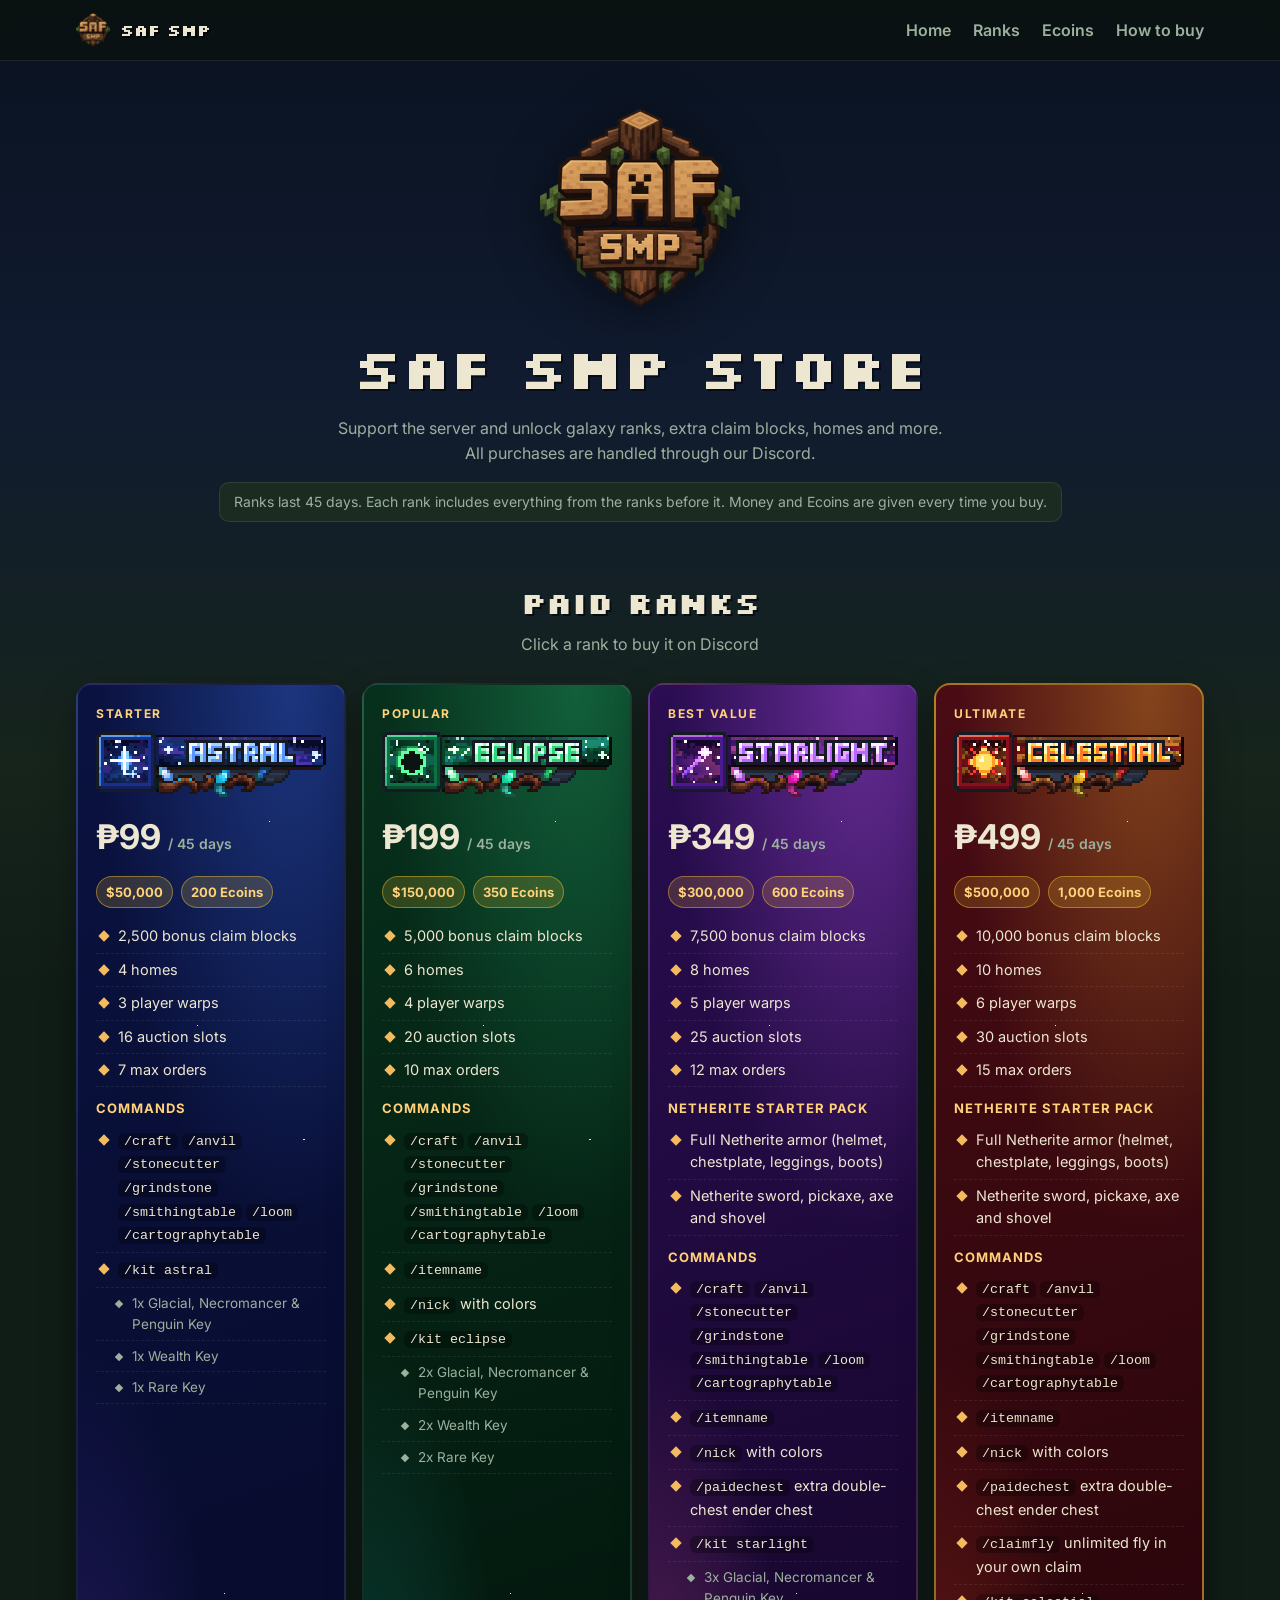
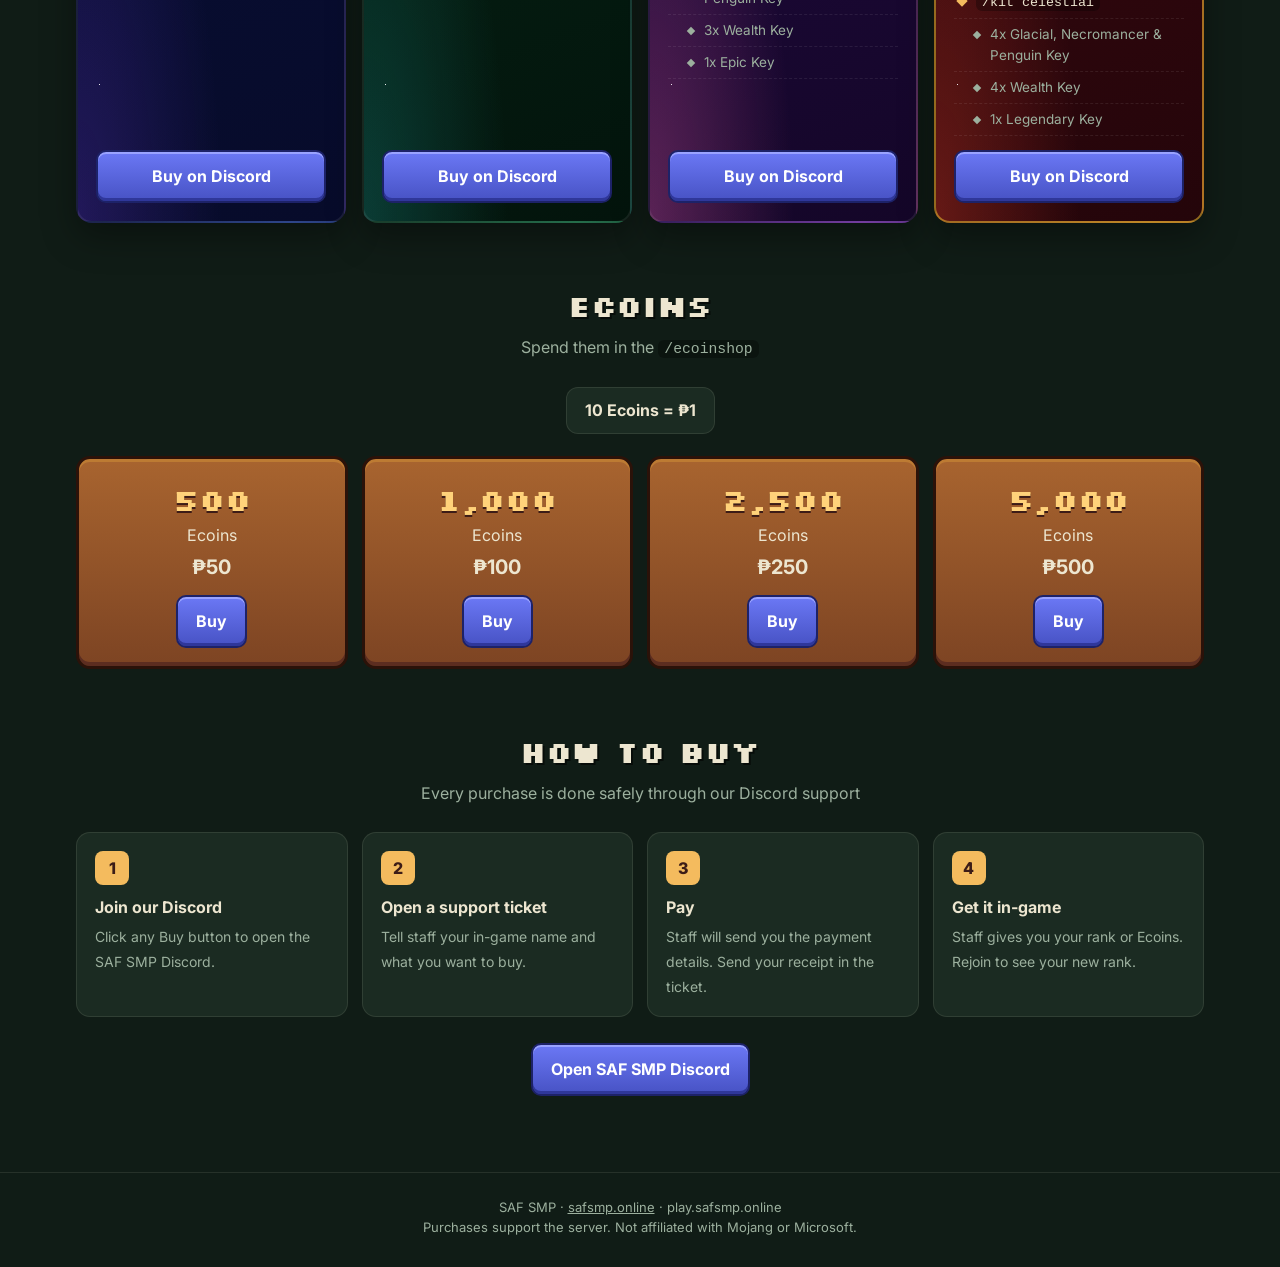
==== store.html @ cef6db2b "store.html" ====
<!DOCTYPE html>
<html lang="en">
<head>
<meta charset="UTF-8">
<meta name="viewport" content="width=device-width, initial-scale=1">
<title>SAF SMP Store</title>
<meta name="description" content="SAF SMP paid ranks and Ecoins. Buy through our Discord.">
<meta name="theme-color" content="#0B1526">
<link rel="preconnect" href="https://fonts.googleapis.com">
<link rel="preconnect" href="https://fonts.gstatic.com" crossorigin>
<link href="https://fonts.googleapis.com/css2?family=Silkscreen:wght@400;700&family=Inter:wght@400;600;700&display=swap" rel="stylesheet">
<style>
  /* ===== EDIT HERE: Discord link and prices are in the HTML below (search "EDIT") ===== */
  :root{
    --bg:#101C16; --bg2:#0C1712; --panel:#1B2B22; --line:rgba(237,230,208,.10);
    --text:#EDE6D0; --muted:#9CB09E; --gold:#F4BB5E; --gold2:#FFD27A;
    --wood:#915429; --wood-d:#5c2d20; --wood-hi:#bd7b33;
  }
  *{box-sizing:border-box}
  html{scroll-behavior:smooth}
  body{margin:0;background:var(--bg);color:var(--text);font:16px/1.55 Inter,system-ui,sans-serif;
       background-image:linear-gradient(180deg,#0A1220 0%,#101B30 380px,#16241C 760px,#101C16 1000px);}
  a{color:inherit}
  .wrap{max-width:1160px;margin:0 auto;padding:0 16px}
  .px{font-family:"Silkscreen",Inter,monospace;letter-spacing:-.01em;text-shadow:2px 2px 0 rgba(0,0,0,.55)}

  /* nav */
  nav{position:sticky;top:0;z-index:10;background:rgba(10,18,15,.82);backdrop-filter:blur(8px);border-bottom:1px solid var(--line)}
  nav .wrap{display:flex;align-items:center;justify-content:space-between;height:60px}
  nav .brand{white-space:nowrap;display:flex;align-items:center;gap:10px;text-decoration:none;font-weight:700}
  nav .brand img{width:34px;height:34px}
  nav .links a{margin-left:18px;text-decoration:none;color:var(--muted);font-weight:600}
  nav .links a:hover{color:var(--text)}

  /* hero */
  .hero{text-align:center;padding:48px 0 28px}
  .hero img{width:200px;max-width:55vw;filter:drop-shadow(0 10px 25px rgba(0,0,0,.5))}
  .hero h1{font-size:clamp(34px,6vw,56px);margin:10px 0 6px}
  .hero p{color:var(--muted);max-width:620px;margin:0 auto}
  .note{display:inline-block;margin-top:16px;padding:8px 14px;border-radius:10px;background:var(--panel);
        border:1px solid var(--line);color:var(--muted);font-size:14px}

  /* buttons */
  .btn{display:inline-flex;align-items:center;justify-content:center;gap:8px;padding:12px 18px;border-radius:10px;
       font-weight:700;text-decoration:none;border:2px solid #2b1209;color:#fff;
       background:linear-gradient(#a8642f,#7d4423);box-shadow:inset 0 2px 0 var(--wood-hi),inset 0 -3px 0 var(--wood-d);
       transition:transform .1s, filter .1s}
  .btn:hover{filter:brightness(1.12);transform:translateY(-1px);outline:2px solid var(--gold);outline-offset:1px}
  .btn.discord{background:linear-gradient(#6b78f5,#4752c4);box-shadow:inset 0 2px 0 #9aa3ff,inset 0 -3px 0 #2f379a;border-color:#1d2268}

  section{padding:30px 0}
  h2{font-size:30px;margin:0 0 6px;text-align:center}
  .sub{color:var(--muted);text-align:center;margin:0 0 26px}

  /* rank cards */
  .grid{display:grid;grid-template-columns:repeat(4,1fr);gap:16px}
  @media (max-width:1050px){.grid{grid-template-columns:repeat(2,1fr)}}
  @media (max-width:560px){.grid{grid-template-columns:1fr} nav .links a.hide-sm{display:none} nav .links a{margin-left:12px;font-size:14px}}
  .card{position:relative;border-radius:16px;padding:20px 18px 18px;overflow:hidden;border:2px solid rgba(255,255,255,.08);
        display:flex;flex-direction:column;box-shadow:0 14px 34px rgba(0,0,0,.35)}
  .card::before{content:"";position:absolute;inset:0;z-index:0;pointer-events:none;opacity:.9;
     background-image:
      radial-gradient(1.5px 1.5px at 12% 18%,#fff 50%,transparent 51%),
      radial-gradient(1px 1px at 72% 12%,#fff 50%,transparent 51%),
      radial-gradient(1.5px 1.5px at 85% 40%,#fff 50%,transparent 51%),
      radial-gradient(1px 1px at 30% 55%,#fff 50%,transparent 51%),
      radial-gradient(1px 1px at 55% 80%,#fff 50%,transparent 51%),
      radial-gradient(1.5px 1.5px at 8% 88%,#fff 50%,transparent 51%),
      radial-gradient(1px 1px at 92% 75%,#fff 50%,transparent 51%),
      radial-gradient(1px 1px at 45% 30%,#fff 50%,transparent 51%)}
  .card > *{position:relative;z-index:1}
  .astral{background:radial-gradient(120% 80% at 80% 0%,#3f7dff55,transparent 60%),radial-gradient(90% 70% at 0% 100%,#6a3bd644,transparent 60%),linear-gradient(160deg,#0a1240,#070b2a)}
  .eclipse{background:radial-gradient(120% 80% at 80% 0%,#28c27a55,transparent 60%),radial-gradient(90% 70% at 0% 100%,#1ea3a044,transparent 60%),linear-gradient(160deg,#07301c,#03140c)}
  .starlight{background:radial-gradient(120% 80% at 80% 0%,#c45cff66,transparent 60%),radial-gradient(90% 70% at 0% 100%,#e05aa855,transparent 60%),linear-gradient(160deg,#2a0d52,#140628)}
  .celestial{background:radial-gradient(120% 80% at 80% 0%,#ffb72e55,transparent 60%),radial-gradient(90% 70% at 0% 100%,#e0402a55,transparent 60%),linear-gradient(160deg,#4a0b14,#24050a);
             border-color:#f2c23088}
  .tagline{font-size:12px;font-weight:700;letter-spacing:1.5px;text-transform:uppercase;color:var(--gold2);margin-bottom:6px}
  .badge{width:100%;max-width:252px;image-rendering:pixelated;display:block;margin:2px 0 12px}
  .price{font-size:34px;font-weight:700;margin:2px 0 2px}
  .price small{font-size:14px;color:var(--muted);font-weight:600}
  .bonus{display:flex;gap:8px;flex-wrap:wrap;margin:10px 0 12px}
  .chip{font-size:13px;font-weight:700;padding:5px 9px;border-radius:999px;background:rgba(255,255,255,.1);border:1px solid rgba(255,255,255,.15)}
  .chip.gold{background:rgba(242,194,48,.18);border-color:rgba(242,194,48,.45);color:var(--gold2)}
  ul{list-style:none;padding:0;margin:0 0 14px;flex:1}
  li{padding:5px 0 5px 22px;position:relative;font-size:14.5px;border-bottom:1px dashed rgba(255,255,255,.08)}
  li::before{content:"";position:absolute;left:4px;top:12px;width:8px;height:8px;transform:rotate(45deg);background:var(--gold)}
  li.head{padding-left:0;color:var(--gold2);font-weight:700;font-size:13px;letter-spacing:1px;text-transform:uppercase;border:0;margin-top:6px}
  li.head::before{display:none}
  li.key{padding-left:36px;color:var(--muted);font-size:13.5px}
  li.key::before{left:20px;width:6px;height:6px;top:13px;background:var(--muted)}
  code{font-family:ui-monospace,Consolas,monospace;font-size:.92em;background:rgba(0,0,0,.3);padding:1px 6px;border-radius:6px}
  .card .btn{width:100%}

  /* ecoins */
  .packs{display:grid;grid-template-columns:repeat(4,1fr);gap:14px}
  @media (max-width:800px){.packs{grid-template-columns:repeat(2,1fr)}}
  .pack{background:linear-gradient(#a8642f,#7d4423);border:3px solid #2b1209;border-radius:14px;padding:18px;text-align:center;
        box-shadow:inset 0 3px 0 var(--wood-hi),inset 0 -4px 0 var(--wood-d)}
  .pack .amt{font-size:30px;font-weight:700;color:var(--gold2);text-shadow:0 2px 0 #3c1c17}
  .pack .peso{font-size:20px;font-weight:700;margin:4px 0 12px}
  .rate{display:block;width:max-content;max-width:100%;margin:0 auto 22px;padding:10px 18px;border-radius:12px;background:var(--panel);
        border:1px solid var(--line);font-weight:700}

  /* steps */
  .steps{display:grid;grid-template-columns:repeat(4,1fr);gap:14px;counter-reset:s}
  @media (max-width:800px){.steps{grid-template-columns:repeat(2,1fr)}}
  @media (max-width:480px){.steps,.packs{grid-template-columns:1fr}}
  .step{background:var(--panel);border:1px solid var(--line);border-radius:14px;padding:18px}
  .step::before{counter-increment:s;content:counter(s);display:inline-grid;place-items:center;width:34px;height:34px;border-radius:8px;
        background:var(--gold);color:#3c1c17;font-weight:800;margin-bottom:10px}
  .step b{display:block;margin-bottom:4px}
  .step span{color:var(--muted);font-size:14px}

  footer{border-top:1px solid var(--line);margin-top:30px;padding:24px 0 40px;text-align:center;color:var(--muted);font-size:13px}
</style>
</head>
<body>

<nav>
  <div class="wrap">
    <a class="brand px" href="/"><img src="[data-uri]" alt="">SAF SMP</a>
    <div class="links">
      <a href="/" class="hide-sm">Home</a>
      <a href="#ranks">Ranks</a>
      <a href="#ecoins">Ecoins</a>
      <a href="#how">How to buy</a>
    </div>
  </div>
</nav>

<header class="hero wrap">
  <img src="[data-uri]" alt="SAF SMP logo">
  <h1 class="px">SAF SMP Store</h1>
  <p>Support the server and unlock galaxy ranks, extra claim blocks, homes and more. All purchases are handled through our Discord.</p>
  <span class="note">Ranks last 45 days. Each rank includes everything from the ranks before it. Money and Ecoins are given every time you buy.</span>
</header>

<!-- ======================= RANKS ======================= -->
<section id="ranks">
  <div class="wrap">
    <h2 class="px">Paid Ranks</h2>
    <p class="sub">Click a rank to buy it on Discord</p>
    <div class="grid">

      <!-- ASTRAL -->
      <div class="card astral">
        <div class="tagline">Starter</div>
        <img class="badge" src="[data-uri]" alt="Astral">
        <div class="price">&#8369;99 <small>/ 45 days</small></div><!-- EDIT price -->
        <div class="bonus"><span class="chip gold">$50,000</span><span class="chip gold">200 Ecoins</span></div>
        <ul>
          <li>2,500 bonus claim blocks</li>
          <li>4 homes</li>
          <li>3 player warps</li>
          <li>16 auction slots</li>
          <li>7 max orders</li>
          <li class="head">Commands</li>
          <li><code>/craft</code> <code>/anvil</code> <code>/stonecutter</code> <code>/grindstone</code> <code>/smithingtable</code> <code>/loom</code> <code>/cartographytable</code></li>
          <li><code>/kit astral</code></li>
          <li class="key">1x Glacial, Necromancer &amp; Penguin Key</li>
          <li class="key">1x Wealth Key</li>
          <li class="key">1x Rare Key</li>
        </ul>
        <a class="btn discord" href="https://discord.gg/DzztgFdqKV" target="_blank" rel="noopener">Buy on Discord</a>
      </div>

      <!-- ECLIPSE -->
      <div class="card eclipse">
        <div class="tagline">Popular</div>
        <img class="badge" src="[data-uri]" alt="Eclipse">
        <div class="price">&#8369;199 <small>/ 45 days</small></div><!-- EDIT price -->
        <div class="bonus"><span class="chip gold">$150,000</span><span class="chip gold">350 Ecoins</span></div>
        <ul>
          <li>5,000 bonus claim blocks</li>
          <li>6 homes</li>
          <li>4 player warps</li>
          <li>20 auction slots</li>
          <li>10 max orders</li>
          <li class="head">Commands</li>
          <li><code>/craft</code> <code>/anvil</code> <code>/stonecutter</code> <code>/grindstone</code> <code>/smithingtable</code> <code>/loom</code> <code>/cartographytable</code></li>
          <li><code>/itemname</code></li>
          <li><code>/nick</code> with colors</li>
          <li><code>/kit eclipse</code></li>
          <li class="key">2x Glacial, Necromancer &amp; Penguin Key</li>
          <li class="key">2x Wealth Key</li>
          <li class="key">2x Rare Key</li>
        </ul>
        <a class="btn discord" href="https://discord.gg/DzztgFdqKV" target="_blank" rel="noopener">Buy on Discord</a>
      </div>

      <!-- STARLIGHT -->
      <div class="card starlight">
        <div class="tagline">Best value</div>
        <img class="badge" src="[data-uri]" alt="Starlight">
        <div class="price">&#8369;349 <small>/ 45 days</small></div><!-- EDIT price -->
        <div class="bonus"><span class="chip gold">$300,000</span><span class="chip gold">600 Ecoins</span></div>
        <ul>
          <li>7,500 bonus claim blocks</li>
          <li>8 homes</li>
          <li>5 player warps</li>
          <li>25 auction slots</li>
          <li>12 max orders</li>
          <li class="head">Netherite Starter Pack</li>
          <li>Full Netherite armor (helmet, chestplate, leggings, boots)</li>
          <li>Netherite sword, pickaxe, axe and shovel</li>
          <li class="head">Commands</li>
          <li><code>/craft</code> <code>/anvil</code> <code>/stonecutter</code> <code>/grindstone</code> <code>/smithingtable</code> <code>/loom</code> <code>/cartographytable</code></li>
          <li><code>/itemname</code></li>
          <li><code>/nick</code> with colors</li>
          <li><code>/paidechest</code> extra double-chest ender chest</li>
          <li><code>/kit starlight</code></li>
          <li class="key">3x Glacial, Necromancer &amp; Penguin Key</li>
          <li class="key">3x Wealth Key</li>
          <li class="key">1x Epic Key</li>
        </ul>
        <a class="btn discord" href="https://discord.gg/DzztgFdqKV" target="_blank" rel="noopener">Buy on Discord</a>
      </div>

      <!-- CELESTIAL -->
      <div class="card celestial">
        <div class="tagline">Ultimate</div>
        <img class="badge" src="[data-uri]" alt="Celestial">
        <div class="price">&#8369;499 <small>/ 45 days</small></div><!-- EDIT price -->
        <div class="bonus"><span class="chip gold">$500,000</span><span class="chip gold">1,000 Ecoins</span></div>
        <ul>
          <li>10,000 bonus claim blocks</li>
          <li>10 homes</li>
          <li>6 player warps</li>
          <li>30 auction slots</li>
          <li>15 max orders</li>
          <li class="head">Netherite Starter Pack</li>
          <li>Full Netherite armor (helmet, chestplate, leggings, boots)</li>
          <li>Netherite sword, pickaxe, axe and shovel</li>
          <li class="head">Commands</li>
          <li><code>/craft</code> <code>/anvil</code> <code>/stonecutter</code> <code>/grindstone</code> <code>/smithingtable</code> <code>/loom</code> <code>/cartographytable</code></li>
          <li><code>/itemname</code></li>
          <li><code>/nick</code> with colors</li>
          <li><code>/paidechest</code> extra double-chest ender chest</li>
          <li><code>/claimfly</code> unlimited fly in your own claim</li>
          <li><code>/kit celestial</code></li>
          <li class="key">4x Glacial, Necromancer &amp; Penguin Key</li>
          <li class="key">4x Wealth Key</li>
          <li class="key">1x Legendary Key</li>
        </ul>
        <a class="btn discord" href="https://discord.gg/DzztgFdqKV" target="_blank" rel="noopener">Buy on Discord</a>
      </div>

    </div>
  </div>
</section>

<!-- ======================= ECOINS ======================= -->
<section id="ecoins">
  <div class="wrap">
    <h2 class="px">Ecoins</h2>
    <p class="sub">Spend them in the <code>/ecoinshop</code></p>
    <span class="rate">10 Ecoins = &#8369;1</span>
    <div class="packs">
      <div class="pack"><div class="amt px">500</div><div>Ecoins</div><div class="peso">&#8369;50</div><a class="btn discord" href="https://discord.gg/DzztgFdqKV" target="_blank" rel="noopener">Buy</a></div>
      <div class="pack"><div class="amt px">1,000</div><div>Ecoins</div><div class="peso">&#8369;100</div><a class="btn discord" href="https://discord.gg/DzztgFdqKV" target="_blank" rel="noopener">Buy</a></div>
      <div class="pack"><div class="amt px">2,500</div><div>Ecoins</div><div class="peso">&#8369;250</div><a class="btn discord" href="https://discord.gg/DzztgFdqKV" target="_blank" rel="noopener">Buy</a></div>
      <div class="pack"><div class="amt px">5,000</div><div>Ecoins</div><div class="peso">&#8369;500</div><a class="btn discord" href="https://discord.gg/DzztgFdqKV" target="_blank" rel="noopener">Buy</a></div>
    </div>
  </div>
</section>

<!-- ======================= HOW TO BUY ======================= -->
<section id="how">
  <div class="wrap">
    <h2 class="px">How to buy</h2>
    <p class="sub">Every purchase is done safely through our Discord support</p>
    <div class="steps">
      <div class="step"><b>Join our Discord</b><span>Click any Buy button to open the SAF SMP Discord.</span></div>
      <div class="step"><b>Open a support ticket</b><span>Tell staff your in-game name and what you want to buy.</span></div>
      <div class="step"><b>Pay</b><span>Staff will send you the payment details. Send your receipt in the ticket.</span></div>
      <div class="step"><b>Get it in-game</b><span>Staff gives you your rank or Ecoins. Rejoin to see your new rank.</span></div>
    </div>
    <p style="text-align:center;margin-top:26px"><a class="btn discord" href="https://discord.gg/DzztgFdqKV" target="_blank" rel="noopener">Open SAF SMP Discord</a></p>
  </div>
</section>

<footer>
  <div class="wrap">
    SAF SMP &middot; <a href="/">safsmp.online</a> &middot; play.safsmp.online<br>
    Purchases support the server. Not affiliated with Mojang or Microsoft.
  </div>
</footer>
</body>
</html>
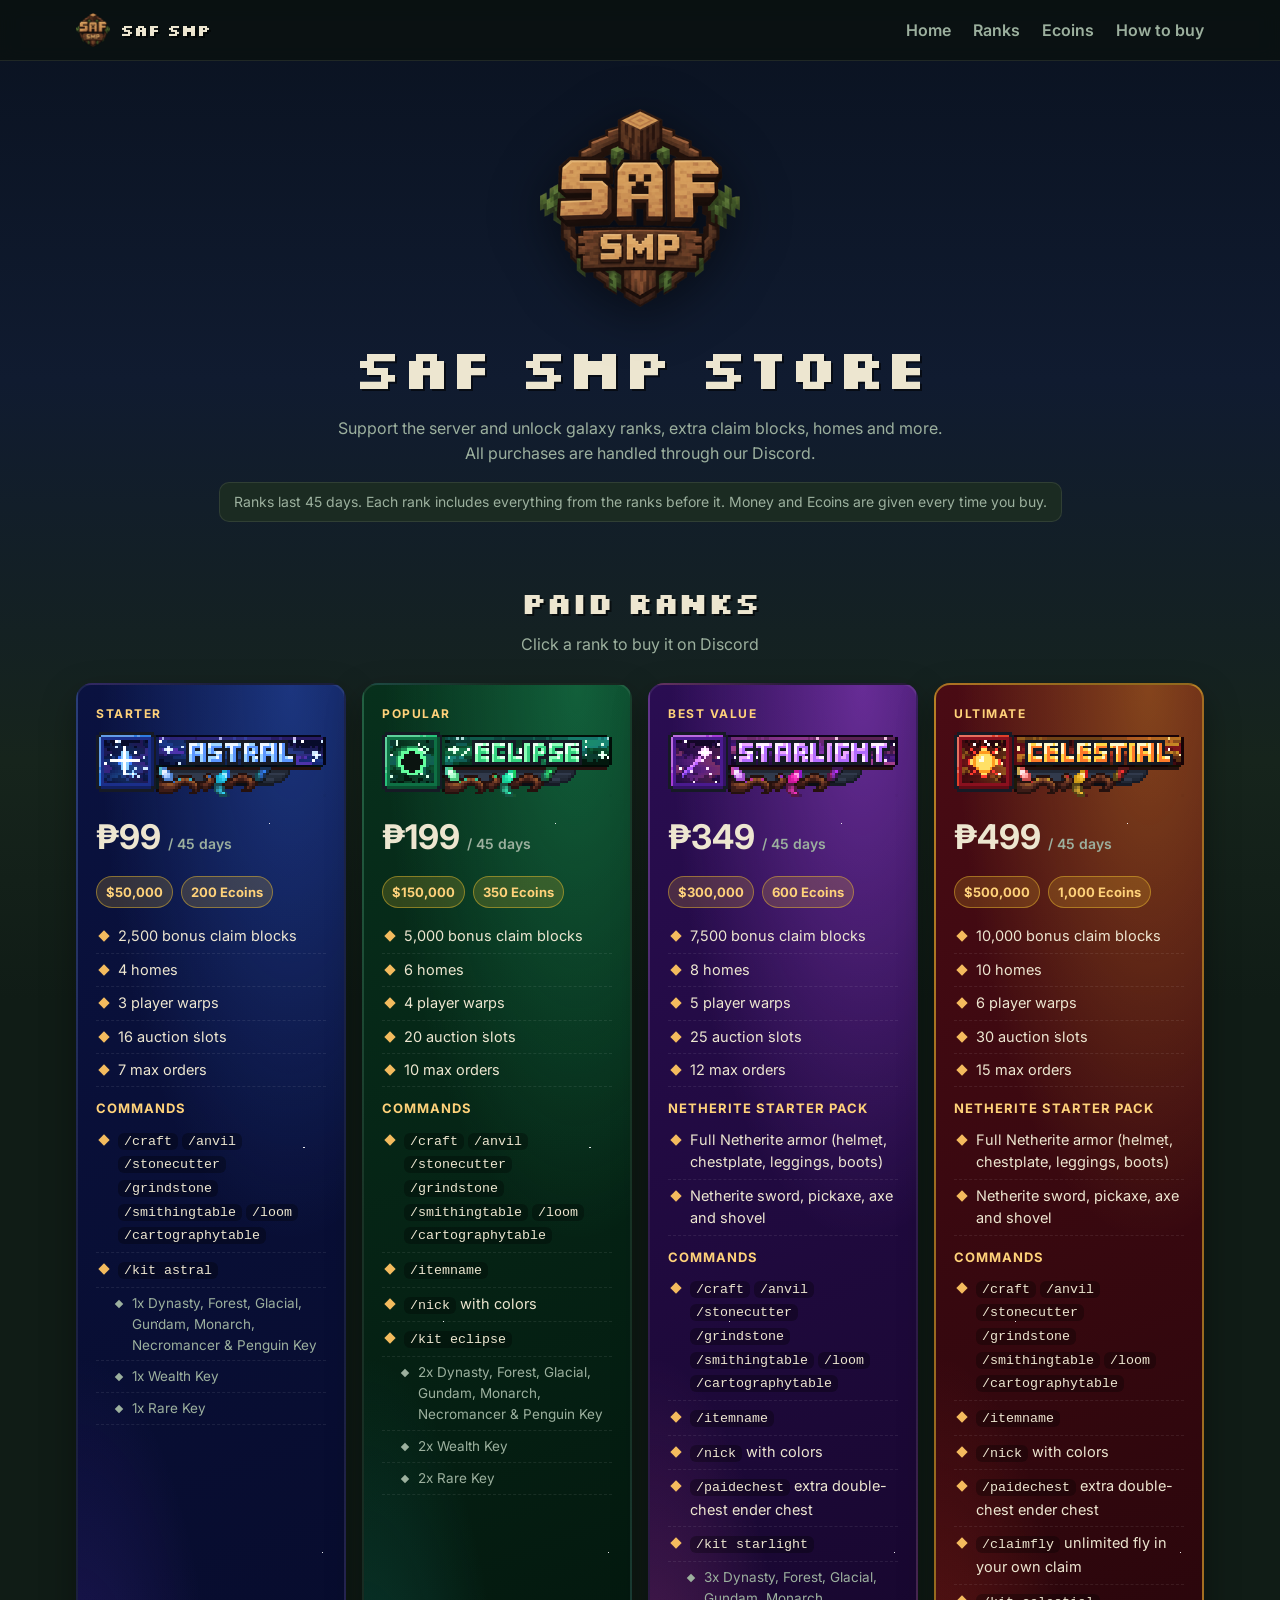
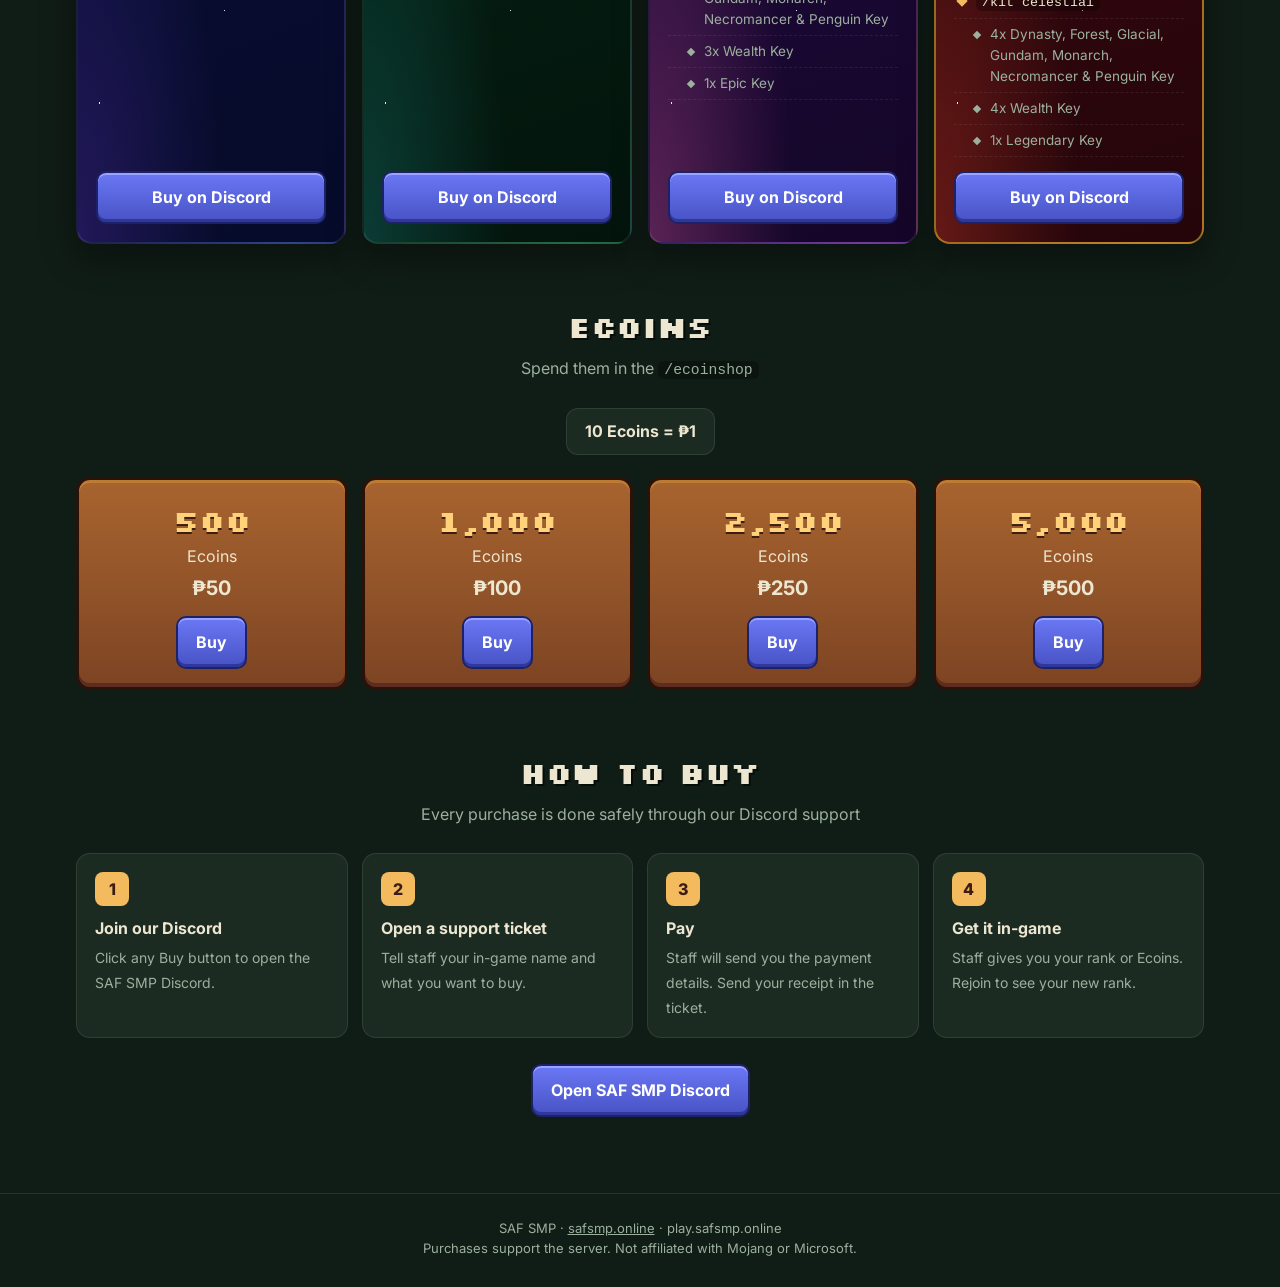
==== commit 486b2575: "Store: list the real crate keys for each rank Deino, Sugarheart and Imperial Ronin keys no longer ex" ====
--- a/store.html
+++ b/store.html
@@ -157,7 +157,7 @@
           <li class="head">Commands</li>
           <li><code>/craft</code> <code>/anvil</code> <code>/stonecutter</code> <code>/grindstone</code> <code>/smithingtable</code> <code>/loom</code> <code>/cartographytable</code></li>
           <li><code>/kit astral</code></li>
-          <li class="key">1x Glacial, Necromancer &amp; Penguin Key</li>
+          <li class="key">1x Dynasty, Forest, Glacial, Gundam, Monarch, Necromancer &amp; Penguin Key</li>
           <li class="key">1x Wealth Key</li>
           <li class="key">1x Rare Key</li>
         </ul>
@@ -181,7 +181,7 @@
           <li><code>/itemname</code></li>
           <li><code>/nick</code> with colors</li>
           <li><code>/kit eclipse</code></li>
-          <li class="key">2x Glacial, Necromancer &amp; Penguin Key</li>
+          <li class="key">2x Dynasty, Forest, Glacial, Gundam, Monarch, Necromancer &amp; Penguin Key</li>
           <li class="key">2x Wealth Key</li>
           <li class="key">2x Rare Key</li>
         </ul>
@@ -209,7 +209,7 @@
           <li><code>/nick</code> with colors</li>
           <li><code>/paidechest</code> extra double-chest ender chest</li>
           <li><code>/kit starlight</code></li>
-          <li class="key">3x Glacial, Necromancer &amp; Penguin Key</li>
+          <li class="key">3x Dynasty, Forest, Glacial, Gundam, Monarch, Necromancer &amp; Penguin Key</li>
           <li class="key">3x Wealth Key</li>
           <li class="key">1x Epic Key</li>
         </ul>
@@ -238,7 +238,7 @@
           <li><code>/paidechest</code> extra double-chest ender chest</li>
           <li><code>/claimfly</code> unlimited fly in your own claim</li>
           <li><code>/kit celestial</code></li>
-          <li class="key">4x Glacial, Necromancer &amp; Penguin Key</li>
+          <li class="key">4x Dynasty, Forest, Glacial, Gundam, Monarch, Necromancer &amp; Penguin Key</li>
           <li class="key">4x Wealth Key</li>
           <li class="key">1x Legendary Key</li>
         </ul>
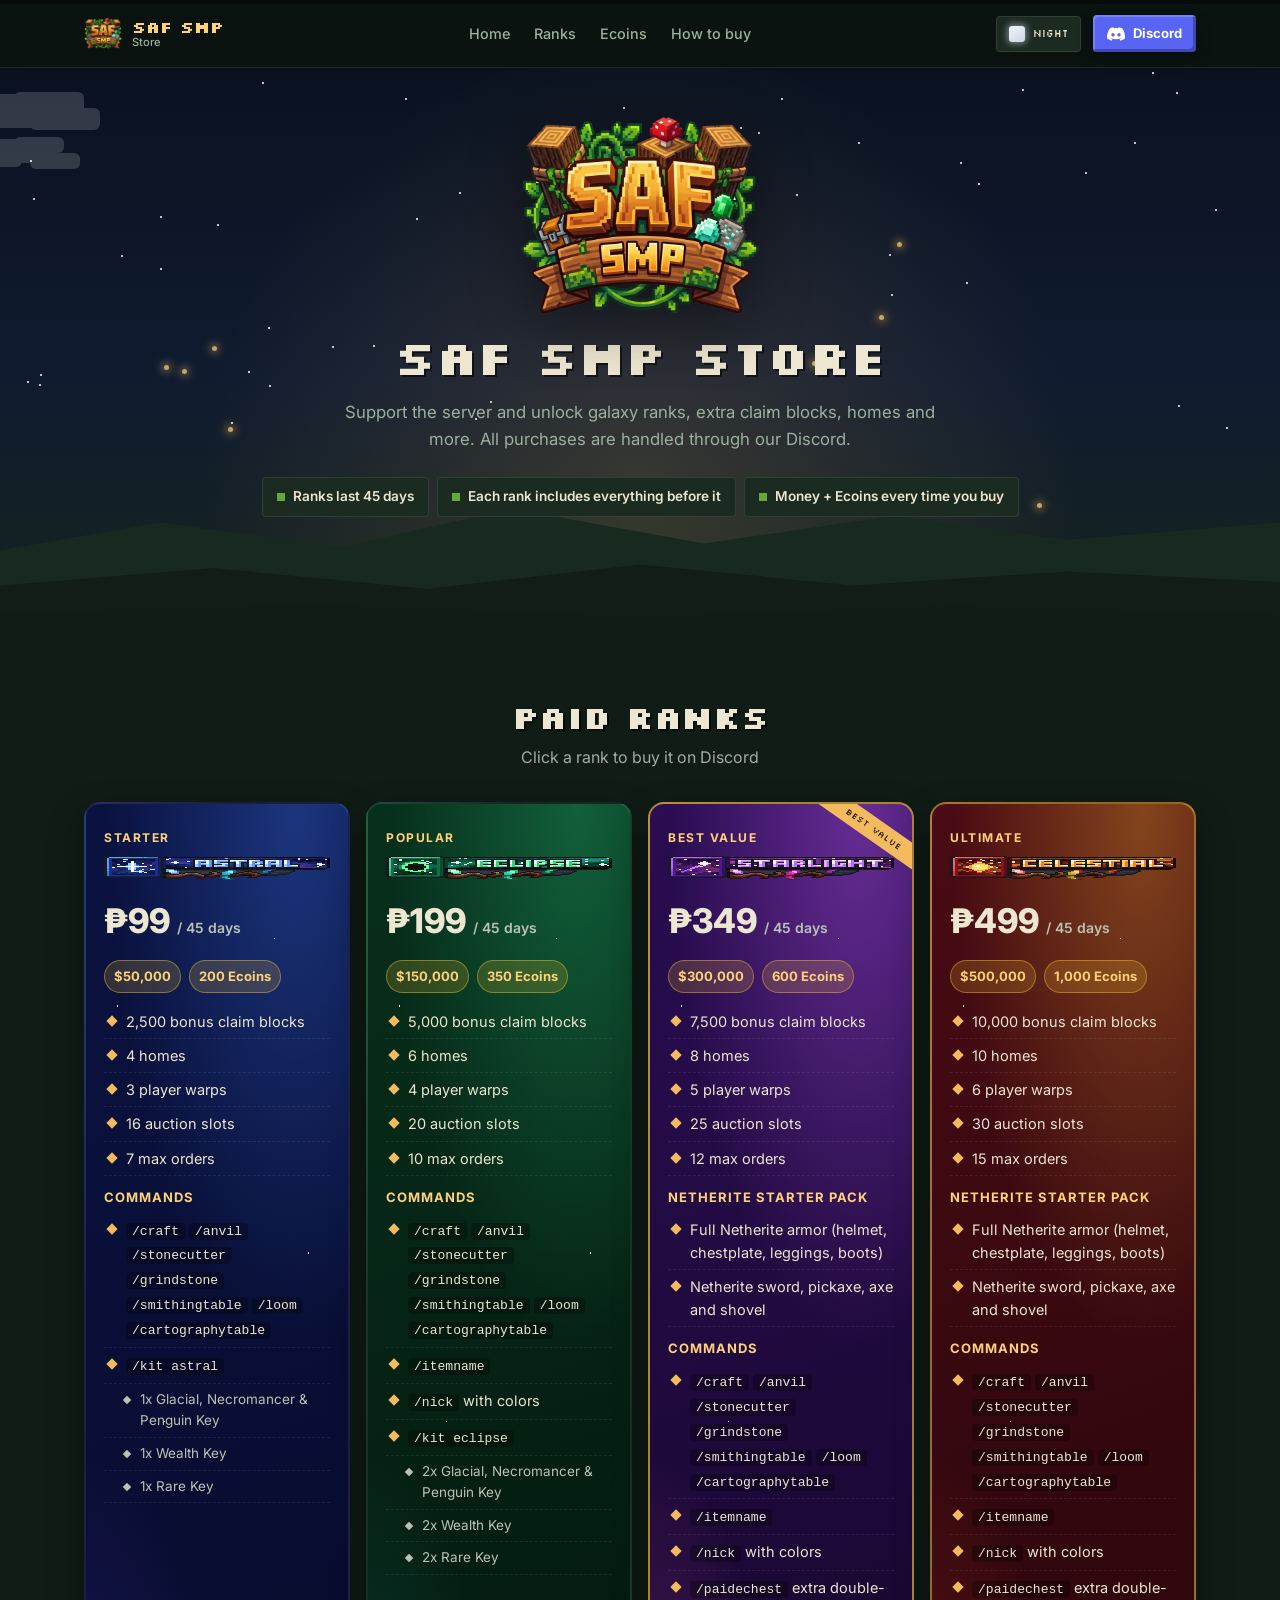
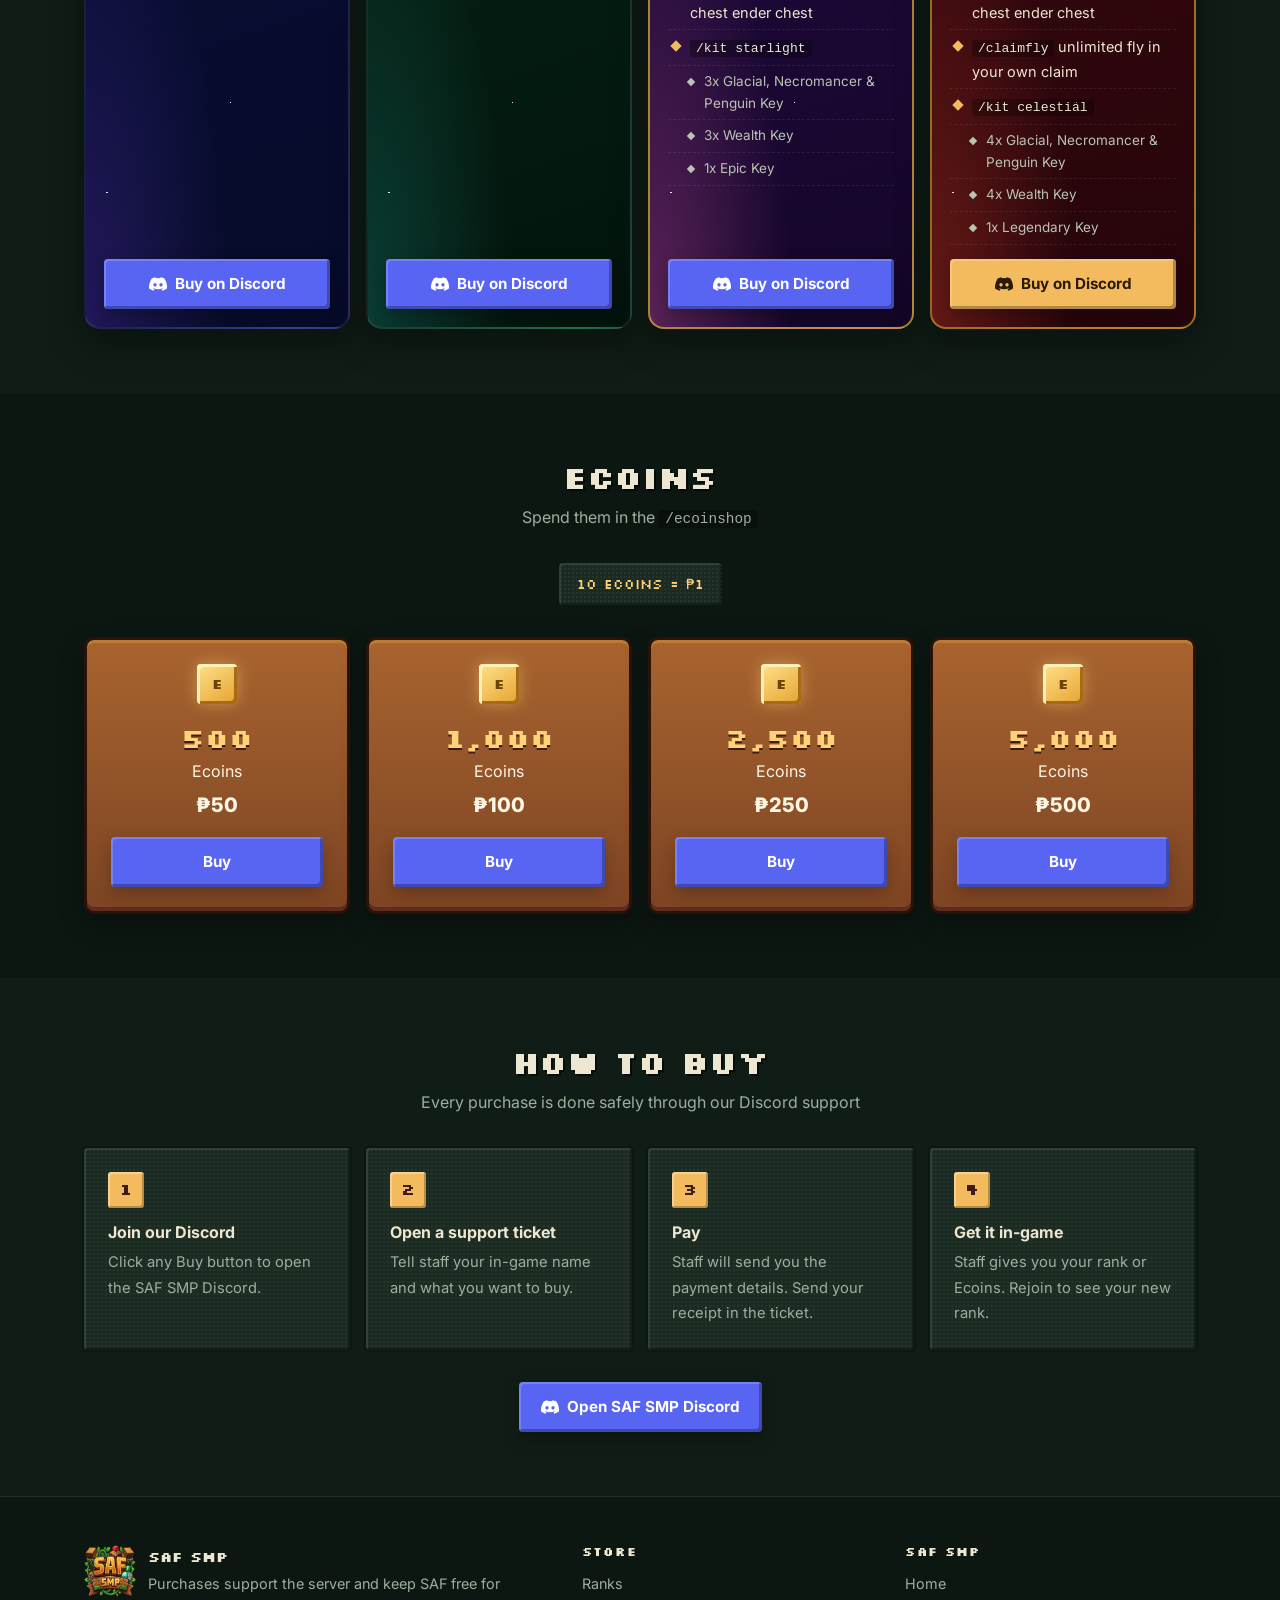
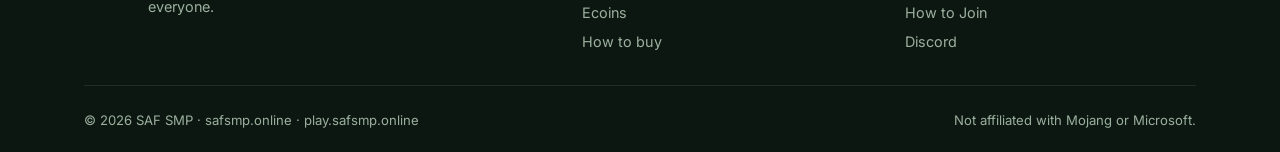
==== commit a8081883: "Revamp site: new logo, shared design system, click animations, fixed status check - Add new SAF SMP " ====
--- a/store.html
+++ b/store.html
@@ -1,63 +1,49 @@
 <!DOCTYPE html>
-<html lang="en">
+<html lang="en" data-theme="night" class="no-js">
 <head>
 <meta charset="UTF-8">
 <meta name="viewport" content="width=device-width, initial-scale=1">
-<title>SAF SMP Store</title>
+<title>Store — SAF SMP</title>
 <meta name="description" content="SAF SMP paid ranks and Ecoins. Buy through our Discord.">
-<meta name="theme-color" content="#0B1526">
+<meta property="og:title" content="SAF SMP Store">
+<meta property="og:description" content="Galaxy ranks, extra claim blocks, homes and Ecoins. Every purchase supports the server.">
+<meta property="og:type" content="website">
+<meta property="og:url" content="https://safsmp.online/store">
+<meta property="og:image" content="https://safsmp.online/assets/img/og.jpg">
+<meta name="twitter:card" content="summary_large_image">
+<meta name="theme-color" content="#0B1526" id="metaTheme">
+<link rel="icon" type="image/png" href="/assets/img/favicon.png">
+<link rel="apple-touch-icon" href="/assets/img/apple-touch-icon.png">
 <link rel="preconnect" href="https://fonts.googleapis.com">
 <link rel="preconnect" href="https://fonts.gstatic.com" crossorigin>
-<link href="https://fonts.googleapis.com/css2?family=Silkscreen:wght@400;700&family=Inter:wght@400;600;700&display=swap" rel="stylesheet">
+<link href="https://fonts.googleapis.com/css2?family=Silkscreen:wght@400;700&family=Inter:wght@400;500;600;700;800&display=swap" rel="stylesheet">
+<link rel="stylesheet" href="/assets/site.css">
 <style>
   /* ===== EDIT HERE: Discord link and prices are in the HTML below (search "EDIT") ===== */
-  :root{
-    --bg:#101C16; --bg2:#0C1712; --panel:#1B2B22; --line:rgba(237,230,208,.10);
-    --text:#EDE6D0; --muted:#9CB09E; --gold:#F4BB5E; --gold2:#FFD27A;
-    --wood:#915429; --wood-d:#5c2d20; --wood-hi:#bd7b33;
+
+  .store-hero{ position:relative; overflow:hidden; text-align:center; padding:var(--space-7) 0 calc(var(--space-9) + 20px); }
+  .store-hero__inner{ position:relative; z-index:2; }
+  .store-hero__logo{ width:240px; max-width:60vw; margin:0 auto var(--space-3); cursor:pointer; filter:drop-shadow(0 16px 30px rgba(0,0,0,.45)); }
+  .store-hero h1{ font-size:clamp(1.9rem,5vw,3rem); margin-bottom:var(--space-3); }
+  .store-hero p{ color:var(--color-text-muted); max-width:620px; margin:0 auto; font-size:1.05rem; }
+  .note-chips{ display:flex; flex-wrap:wrap; gap:var(--space-2); justify-content:center; margin-top:var(--space-5); }
+  .note-chip{ display:inline-flex; align-items:center; gap:8px; padding:8px 14px; border-radius:var(--radius-sm); background:var(--color-surface); border:1px solid var(--color-border); color:var(--color-text); font-size:.85rem; font-weight:600; }
+  .note-chip::before{ content:""; width:8px; height:8px; background:var(--grass); }
+
+  .store-section{ padding:var(--space-8) 0; }
+  .store-section h2{ font-size:clamp(1.4rem,3vw,2rem); text-align:center; margin-bottom:var(--space-2); }
+  .store-section .sub{ color:var(--color-text-muted); text-align:center; margin:0 0 var(--space-6); }
+
+  /* rank cards (keep their own space-themed colours in both themes) */
+  .grid{ display:grid; grid-template-columns:repeat(4,1fr); gap:var(--space-4); align-items:stretch; }
+  @media (max-width:1050px){ .grid{ grid-template-columns:repeat(2,1fr); } }
+  @media (max-width:560px){ .grid{ grid-template-columns:1fr; } }
+  .card{
+    position:relative; border-radius:var(--radius-lg); padding:var(--space-5) 18px 18px; overflow:hidden;
+    border:2px solid rgba(255,255,255,.08); display:flex; flex-direction:column; color:#EDE6D0;
+    box-shadow:0 14px 34px rgba(0,0,0,.35); transition:transform .2s var(--ease), border-color .2s var(--ease);
   }
-  *{box-sizing:border-box}
-  html{scroll-behavior:smooth}
-  body{margin:0;background:var(--bg);color:var(--text);font:16px/1.55 Inter,system-ui,sans-serif;
-       background-image:linear-gradient(180deg,#0A1220 0%,#101B30 380px,#16241C 760px,#101C16 1000px);}
-  a{color:inherit}
-  .wrap{max-width:1160px;margin:0 auto;padding:0 16px}
-  .px{font-family:"Silkscreen",Inter,monospace;letter-spacing:-.01em;text-shadow:2px 2px 0 rgba(0,0,0,.55)}
-
-  /* nav */
-  nav{position:sticky;top:0;z-index:10;background:rgba(10,18,15,.82);backdrop-filter:blur(8px);border-bottom:1px solid var(--line)}
-  nav .wrap{display:flex;align-items:center;justify-content:space-between;height:60px}
-  nav .brand{white-space:nowrap;display:flex;align-items:center;gap:10px;text-decoration:none;font-weight:700}
-  nav .brand img{width:34px;height:34px}
-  nav .links a{margin-left:18px;text-decoration:none;color:var(--muted);font-weight:600}
-  nav .links a:hover{color:var(--text)}
-
-  /* hero */
-  .hero{text-align:center;padding:48px 0 28px}
-  .hero img{width:200px;max-width:55vw;filter:drop-shadow(0 10px 25px rgba(0,0,0,.5))}
-  .hero h1{font-size:clamp(34px,6vw,56px);margin:10px 0 6px}
-  .hero p{color:var(--muted);max-width:620px;margin:0 auto}
-  .note{display:inline-block;margin-top:16px;padding:8px 14px;border-radius:10px;background:var(--panel);
-        border:1px solid var(--line);color:var(--muted);font-size:14px}
-
-  /* buttons */
-  .btn{display:inline-flex;align-items:center;justify-content:center;gap:8px;padding:12px 18px;border-radius:10px;
-       font-weight:700;text-decoration:none;border:2px solid #2b1209;color:#fff;
-       background:linear-gradient(#a8642f,#7d4423);box-shadow:inset 0 2px 0 var(--wood-hi),inset 0 -3px 0 var(--wood-d);
-       transition:transform .1s, filter .1s}
-  .btn:hover{filter:brightness(1.12);transform:translateY(-1px);outline:2px solid var(--gold);outline-offset:1px}
-  .btn.discord{background:linear-gradient(#6b78f5,#4752c4);box-shadow:inset 0 2px 0 #9aa3ff,inset 0 -3px 0 #2f379a;border-color:#1d2268}
-
-  section{padding:30px 0}
-  h2{font-size:30px;margin:0 0 6px;text-align:center}
-  .sub{color:var(--muted);text-align:center;margin:0 0 26px}
-
-  /* rank cards */
-  .grid{display:grid;grid-template-columns:repeat(4,1fr);gap:16px}
-  @media (max-width:1050px){.grid{grid-template-columns:repeat(2,1fr)}}
-  @media (max-width:560px){.grid{grid-template-columns:1fr} nav .links a.hide-sm{display:none} nav .links a{margin-left:12px;font-size:14px}}
-  .card{position:relative;border-radius:16px;padding:20px 18px 18px;overflow:hidden;border:2px solid rgba(255,255,255,.08);
-        display:flex;flex-direction:column;box-shadow:0 14px 34px rgba(0,0,0,.35)}
+  .card:hover{ border-color:rgba(255,210,122,.55); }
   .card::before{content:"";position:absolute;inset:0;z-index:0;pointer-events:none;opacity:.9;
      background-image:
       radial-gradient(1.5px 1.5px at 12% 18%,#fff 50%,transparent 51%),
@@ -68,87 +54,141 @@
       radial-gradient(1.5px 1.5px at 8% 88%,#fff 50%,transparent 51%),
       radial-gradient(1px 1px at 92% 75%,#fff 50%,transparent 51%),
       radial-gradient(1px 1px at 45% 30%,#fff 50%,transparent 51%)}
-  .card > *{position:relative;z-index:1}
+  .card > *{ position:relative; z-index:1; }
+  .card--featured{ border-color:#f2c230aa; }
+  .card__ribbon{ position:absolute; top:14px; right:-34px; transform:rotate(35deg); background:var(--gold); color:#2A1A05; font-family:var(--font-pixel); font-size:.55rem; padding:4px 40px; z-index:2; }
   .astral{background:radial-gradient(120% 80% at 80% 0%,#3f7dff55,transparent 60%),radial-gradient(90% 70% at 0% 100%,#6a3bd644,transparent 60%),linear-gradient(160deg,#0a1240,#070b2a)}
   .eclipse{background:radial-gradient(120% 80% at 80% 0%,#28c27a55,transparent 60%),radial-gradient(90% 70% at 0% 100%,#1ea3a044,transparent 60%),linear-gradient(160deg,#07301c,#03140c)}
   .starlight{background:radial-gradient(120% 80% at 80% 0%,#c45cff66,transparent 60%),radial-gradient(90% 70% at 0% 100%,#e05aa855,transparent 60%),linear-gradient(160deg,#2a0d52,#140628)}
-  .celestial{background:radial-gradient(120% 80% at 80% 0%,#ffb72e55,transparent 60%),radial-gradient(90% 70% at 0% 100%,#e0402a55,transparent 60%),linear-gradient(160deg,#4a0b14,#24050a);
-             border-color:#f2c23088}
-  .tagline{font-size:12px;font-weight:700;letter-spacing:1.5px;text-transform:uppercase;color:var(--gold2);margin-bottom:6px}
+  .celestial-rank{background:radial-gradient(120% 80% at 80% 0%,#ffb72e55,transparent 60%),radial-gradient(90% 70% at 0% 100%,#e0402a55,transparent 60%),linear-gradient(160deg,#4a0b14,#24050a);border-color:#f2c23088}
+  .tagline{font-size:12px;font-weight:700;letter-spacing:1.5px;text-transform:uppercase;color:#FFD27A;margin-bottom:6px}
   .badge{width:100%;max-width:252px;image-rendering:pixelated;display:block;margin:2px 0 12px}
-  .price{font-size:34px;font-weight:700;margin:2px 0 2px}
-  .price small{font-size:14px;color:var(--muted);font-weight:600}
+  .price{font-size:34px;font-weight:800;margin:2px 0 2px}
+  .price small{font-size:14px;color:#B9C4B5;font-weight:600}
   .bonus{display:flex;gap:8px;flex-wrap:wrap;margin:10px 0 12px}
   .chip{font-size:13px;font-weight:700;padding:5px 9px;border-radius:999px;background:rgba(255,255,255,.1);border:1px solid rgba(255,255,255,.15)}
-  .chip.gold{background:rgba(242,194,48,.18);border-color:rgba(242,194,48,.45);color:var(--gold2)}
-  ul{list-style:none;padding:0;margin:0 0 14px;flex:1}
-  li{padding:5px 0 5px 22px;position:relative;font-size:14.5px;border-bottom:1px dashed rgba(255,255,255,.08)}
-  li::before{content:"";position:absolute;left:4px;top:12px;width:8px;height:8px;transform:rotate(45deg);background:var(--gold)}
-  li.head{padding-left:0;color:var(--gold2);font-weight:700;font-size:13px;letter-spacing:1px;text-transform:uppercase;border:0;margin-top:6px}
-  li.head::before{display:none}
-  li.key{padding-left:36px;color:var(--muted);font-size:13.5px}
-  li.key::before{left:20px;width:6px;height:6px;top:13px;background:var(--muted)}
-  code{font-family:ui-monospace,Consolas,monospace;font-size:.92em;background:rgba(0,0,0,.3);padding:1px 6px;border-radius:6px}
-  .card .btn{width:100%}
+  .chip.gold{background:rgba(242,194,48,.18);border-color:rgba(242,194,48,.45);color:#FFD27A}
+  .perks{list-style:none;padding:0;margin:0 0 14px;flex:1}
+  .perks li{padding:5px 0 5px 22px;position:relative;font-size:14.5px;border-bottom:1px dashed rgba(255,255,255,.08)}
+  .perks li::before{content:"";position:absolute;left:4px;top:12px;width:8px;height:8px;transform:rotate(45deg);background:#F4BB5E}
+  .perks li.head{padding-left:0;color:#FFD27A;font-weight:700;font-size:13px;letter-spacing:1px;text-transform:uppercase;border:0;margin-top:6px}
+  .perks li.head::before{display:none}
+  .perks li.key{padding-left:36px;color:#B9C4B5;font-size:13.5px}
+  .perks li.key::before{left:20px;width:6px;height:6px;top:13px;background:#B9C4B5}
+  .card code{ background:rgba(0,0,0,.3); color:#EDE6D0; }
+  .card .btn{ width:100%; }
 
   /* ecoins */
-  .packs{display:grid;grid-template-columns:repeat(4,1fr);gap:14px}
-  @media (max-width:800px){.packs{grid-template-columns:repeat(2,1fr)}}
-  .pack{background:linear-gradient(#a8642f,#7d4423);border:3px solid #2b1209;border-radius:14px;padding:18px;text-align:center;
-        box-shadow:inset 0 3px 0 var(--wood-hi),inset 0 -4px 0 var(--wood-d)}
-  .pack .amt{font-size:30px;font-weight:700;color:var(--gold2);text-shadow:0 2px 0 #3c1c17}
-  .pack .peso{font-size:20px;font-weight:700;margin:4px 0 12px}
-  .rate{display:block;width:max-content;max-width:100%;margin:0 auto 22px;padding:10px 18px;border-radius:12px;background:var(--panel);
-        border:1px solid var(--line);font-weight:700}
+  .rate{ display:block; width:max-content; max-width:100%; margin:0 auto var(--space-6); padding:10px 18px; border-radius:var(--radius-sm); font-family:var(--font-pixel); font-size:.85rem; color:var(--gold-bright); }
+  .packs{ display:grid; grid-template-columns:repeat(4,1fr); gap:var(--space-4); }
+  @media (max-width:800px){ .packs{ grid-template-columns:repeat(2,1fr); } }
+  @media (max-width:420px){ .packs{ grid-template-columns:1fr; } }
+  .pack{
+    text-align:center; padding:var(--space-5); border-radius:var(--radius-md); color:#FFF6E4;
+    background:linear-gradient(#a8642f,#7d4423); border:3px solid #2b1209;
+    box-shadow:inset 0 3px 0 #bd7b33, inset 0 -4px 0 #5c2d20, 0 10px 24px rgba(0,0,0,.3);
+    transition:transform .2s var(--ease);
+  }
+  .pack__coin{ width:40px; height:40px; margin:0 auto var(--space-3); border-radius:4px; background:linear-gradient(145deg,#FFE28A,#E6A230); box-shadow:inset 3px 3px 0 #FFF1B8, inset -3px -3px 0 #A86A12, 0 0 16px rgba(255,210,122,.45); display:grid; place-items:center; font-family:var(--font-pixel); font-weight:700; color:#6B4307; font-size:.9rem; }
+  .pack:hover .pack__coin{ animation:coin-spin .7s var(--ease); }
+  @keyframes coin-spin{ 0%{ transform:rotateY(0); } 100%{ transform:rotateY(360deg); } }
+  .pack .amt{ font-family:var(--font-pixel); font-size:1.7rem; font-weight:700; color:#FFD27A; text-shadow:0 2px 0 #3c1c17; }
+  .pack .peso{ font-size:1.25rem; font-weight:800; margin:4px 0 var(--space-4); }
 
   /* steps */
-  .steps{display:grid;grid-template-columns:repeat(4,1fr);gap:14px;counter-reset:s}
-  @media (max-width:800px){.steps{grid-template-columns:repeat(2,1fr)}}
-  @media (max-width:480px){.steps,.packs{grid-template-columns:1fr}}
-  .step{background:var(--panel);border:1px solid var(--line);border-radius:14px;padding:18px}
-  .step::before{counter-increment:s;content:counter(s);display:inline-grid;place-items:center;width:34px;height:34px;border-radius:8px;
-        background:var(--gold);color:#3c1c17;font-weight:800;margin-bottom:10px}
-  .step b{display:block;margin-bottom:4px}
-  .step span{color:var(--muted);font-size:14px}
-
-  footer{border-top:1px solid var(--line);margin-top:30px;padding:24px 0 40px;text-align:center;color:var(--muted);font-size:13px}
+  .buy-steps{ display:grid; grid-template-columns:repeat(4,1fr); gap:var(--space-4); counter-reset:s; list-style:none; }
+  @media (max-width:800px){ .buy-steps{ grid-template-columns:repeat(2,1fr); } }
+  @media (max-width:480px){ .buy-steps{ grid-template-columns:1fr; } }
+  .buy-step{ padding:var(--space-5); }
+  .buy-step::before{ counter-increment:s; content:counter(s); display:inline-grid; place-items:center; width:36px; height:36px; border-radius:3px; background:var(--gold); color:#3c1c17; font-family:var(--font-pixel); font-weight:700; margin-bottom:var(--space-3); box-shadow:inset 2px 2px 0 rgba(255,255,255,.3), inset -2px -2px 0 rgba(0,0,0,.25); }
+  .buy-step b{ display:block; margin-bottom:4px; }
+  .buy-step span{ color:var(--color-text-muted); font-size:.92rem; }
+  .center{ text-align:center; margin-top:var(--space-6); }
 </style>
 </head>
 <body>
-
-<nav>
-  <div class="wrap">
-    <a class="brand px" href="/"><img src="[data-uri]" alt="">SAF SMP</a>
-    <div class="links">
-      <a href="/" class="hide-sm">Home</a>
-      <a href="#ranks">Ranks</a>
-      <a href="#ecoins">Ecoins</a>
-      <a href="#how">How to buy</a>
-    </div>
-  </div>
-</nav>
-
-<header class="hero wrap">
-  <img src="[data-uri]" alt="SAF SMP logo">
-  <h1 class="px">SAF SMP Store</h1>
-  <p>Support the server and unlock galaxy ranks, extra claim blocks, homes and more. All purchases are handled through our Discord.</p>
-  <span class="note">Ranks last 45 days. Each rank includes everything from the ranks before it. Money and Ecoins are given every time you buy.</span>
+<a class="skip-link" href="#main">Skip to content</a>
+<div class="xp-bar" aria-hidden="true"><div class="xp-bar__fill"></div></div>
+
+<svg style="position:absolute;width:0;height:0" aria-hidden="true">
+  <symbol id="icon-discord" viewBox="0 0 24 24"><path fill="currentColor" d="M20.3 4.4A19.6 19.6 0 0 0 15.4 3l-.6 1.3a18.2 18.2 0 0 0-5.6 0L8.6 3a19.5 19.5 0 0 0-4.9 1.5C.6 9.1-.3 13.6.1 18.1a19.7 19.7 0 0 0 6 3l1.3-2.1a12.8 12.8 0 0 1-2-1l.5-.4a14 14 0 0 0 12.2 0l.5.4a12.8 12.8 0 0 1-2 1l1.3 2.1a19.6 19.6 0 0 0 6-3c.5-5.2-.8-9.7-3.6-13.7ZM8 15.3c-1.2 0-2.2-1.1-2.2-2.4S6.8 10.5 8 10.5s2.2 1.1 2.2 2.4-1 2.4-2.2 2.4Zm8 0c-1.2 0-2.2-1.1-2.2-2.4s1-2.4 2.2-2.4 2.2 1.1 2.2 2.4-1 2.4-2.2 2.4Z"/></symbol>
+  <symbol id="icon-up" viewBox="0 0 24 24"><path d="M12 19V5M5 12l7-7 7 7" fill="none" stroke="currentColor" stroke-width="2.4" stroke-linecap="square"/></symbol>
+</svg>
+
+<header class="site-header">
+  <div class="container nav">
+    <a class="nav__brand" href="/" aria-label="SAF SMP home">
+      <img src="/assets/img/logo-sm.webp" width="38" height="32" alt="">
+      <span class="nav__brand-word">SAF SMP<span class="nav__brand-sub">Store</span></span>
+    </a>
+    <ul class="nav__links">
+      <li><a href="/">Home</a></li>
+      <li><a href="#ranks">Ranks</a></li>
+      <li><a href="#ecoins">Ecoins</a></li>
+      <li><a href="#how">How to buy</a></li>
+    </ul>
+    <div class="nav__cta">
+      <button class="daynight-toggle" id="daynightToggle" aria-pressed="false" aria-label="Toggle day and night mode">
+        <span class="daynight-toggle__icon"><span class="mini-sun"></span><span class="mini-moon"></span></span>
+        <span data-theme-label>Night</span>
+      </button>
+      <a class="btn btn--discord btn--sm" href="https://discord.gg/DzztgFdqKV" target="_blank" rel="noopener noreferrer"><svg aria-hidden="true"><use href="#icon-discord"/></svg>Discord</a>
+      <button class="nav__toggle" id="navToggle" aria-label="Open menu" aria-expanded="false" aria-controls="navMobile">
+        <svg viewBox="0 0 24 24" fill="none" stroke="currentColor" stroke-width="1.8" stroke-linecap="round"><path d="M4 7h16M4 12h16M4 17h16"/></svg>
+      </button>
+    </div>
+  </div>
+  <nav class="nav__mobile" id="navMobile" aria-label="Mobile">
+    <ul>
+      <li><a href="/">Home</a></li>
+      <li><a href="#ranks">Ranks</a></li>
+      <li><a href="#ecoins">Ecoins</a></li>
+      <li><a href="#how">How to buy</a></li>
+    </ul>
+    <a class="btn btn--discord" href="https://discord.gg/DzztgFdqKV" target="_blank" rel="noopener noreferrer"><svg aria-hidden="true"><use href="#icon-discord"/></svg>Open SAF SMP Discord</a>
+  </nav>
 </header>
 
+<main id="main">
+<section class="store-hero">
+  <div class="sky" aria-hidden="true">
+    <div class="sky__glow"></div>
+    <div class="stars"></div>
+    <div class="clouds"><div class="cloud cloud--1"></div><div class="cloud cloud--2"></div></div>
+    <svg class="sky__hills" viewBox="0 0 1200 340" preserveAspectRatio="none">
+      <path d="M0 220 L150 180 L320 215 L480 160 L660 210 L840 170 L1000 205 L1200 180 L1200 340 L0 340 Z" fill="var(--hill-1)"/>
+      <path d="M0 270 L200 245 L400 275 L600 240 L800 270 L1000 250 L1200 265 L1200 340 L0 340 Z" fill="var(--hill-2)"/>
+      <path d="M0 310 L300 298 L600 315 L900 300 L1200 312 L1200 340 L0 340 Z" fill="var(--color-bg)"/>
+    </svg>
+  </div>
+  <div class="container store-hero__inner">
+    <button type="button" class="store-hero__logo logo-bob" data-logo aria-label="SAF SMP logo, click me">
+      <picture><source srcset="/assets/img/logo.webp" type="image/webp"><img src="/assets/img/logo.png" width="720" height="598" alt="SAF SMP logo"></picture>
+    </button>
+    <h1>SAF SMP Store</h1>
+    <p>Support the server and unlock galaxy ranks, extra claim blocks, homes and more. All purchases are handled through our Discord.</p>
+    <div class="note-chips">
+      <span class="note-chip">Ranks last 45 days</span>
+      <span class="note-chip">Each rank includes everything before it</span>
+      <span class="note-chip">Money + Ecoins every time you buy</span>
+    </div>
+  </div>
+</section>
+
 <!-- ======================= RANKS ======================= -->
-<section id="ranks">
-  <div class="wrap">
-    <h2 class="px">Paid Ranks</h2>
+<section class="store-section" id="ranks">
+  <div class="container">
+    <h2>Paid Ranks</h2>
     <p class="sub">Click a rank to buy it on Discord</p>
     <div class="grid">
 
       <!-- ASTRAL -->
-      <div class="card astral">
+      <div class="card astral reveal" data-tilt>
         <div class="tagline">Starter</div>
-        <img class="badge" src="[data-uri]" alt="Astral">
+        <img class="badge" src="/assets/img/rank-astral.png" width="84" height="24" alt="Astral">
         <div class="price">&#8369;99 <small>/ 45 days</small></div><!-- EDIT price -->
         <div class="bonus"><span class="chip gold">$50,000</span><span class="chip gold">200 Ecoins</span></div>
-        <ul>
+        <ul class="perks">
           <li>2,500 bonus claim blocks</li>
           <li>4 homes</li>
           <li>3 player warps</li>
@@ -157,20 +197,20 @@
           <li class="head">Commands</li>
           <li><code>/craft</code> <code>/anvil</code> <code>/stonecutter</code> <code>/grindstone</code> <code>/smithingtable</code> <code>/loom</code> <code>/cartographytable</code></li>
           <li><code>/kit astral</code></li>
-          <li class="key">1x Dynasty, Forest, Glacial, Gundam, Monarch, Necromancer &amp; Penguin Key</li>
+          <li class="key">1x Glacial, Necromancer &amp; Penguin Key</li>
           <li class="key">1x Wealth Key</li>
           <li class="key">1x Rare Key</li>
         </ul>
-        <a class="btn discord" href="https://discord.gg/DzztgFdqKV" target="_blank" rel="noopener">Buy on Discord</a>
+        <a class="btn btn--discord" href="https://discord.gg/DzztgFdqKV" target="_blank" rel="noopener" data-burst="diamond"><svg aria-hidden="true"><use href="#icon-discord"/></svg>Buy on Discord</a>
       </div>
 
       <!-- ECLIPSE -->
-      <div class="card eclipse">
+      <div class="card eclipse reveal" data-tilt>
         <div class="tagline">Popular</div>
-        <img class="badge" src="[data-uri]" alt="Eclipse">
+        <img class="badge" src="/assets/img/rank-eclipse.png" width="84" height="24" alt="Eclipse">
         <div class="price">&#8369;199 <small>/ 45 days</small></div><!-- EDIT price -->
         <div class="bonus"><span class="chip gold">$150,000</span><span class="chip gold">350 Ecoins</span></div>
-        <ul>
+        <ul class="perks">
           <li>5,000 bonus claim blocks</li>
           <li>6 homes</li>
           <li>4 player warps</li>
@@ -181,20 +221,21 @@
           <li><code>/itemname</code></li>
           <li><code>/nick</code> with colors</li>
           <li><code>/kit eclipse</code></li>
-          <li class="key">2x Dynasty, Forest, Glacial, Gundam, Monarch, Necromancer &amp; Penguin Key</li>
+          <li class="key">2x Glacial, Necromancer &amp; Penguin Key</li>
           <li class="key">2x Wealth Key</li>
           <li class="key">2x Rare Key</li>
         </ul>
-        <a class="btn discord" href="https://discord.gg/DzztgFdqKV" target="_blank" rel="noopener">Buy on Discord</a>
+        <a class="btn btn--discord" href="https://discord.gg/DzztgFdqKV" target="_blank" rel="noopener" data-burst="grass"><svg aria-hidden="true"><use href="#icon-discord"/></svg>Buy on Discord</a>
       </div>
 
       <!-- STARLIGHT -->
-      <div class="card starlight">
+      <div class="card starlight card--featured reveal" data-tilt>
+        <span class="card__ribbon">BEST VALUE</span>
         <div class="tagline">Best value</div>
-        <img class="badge" src="[data-uri]" alt="Starlight">
+        <img class="badge" src="/assets/img/rank-starlight.png" width="84" height="24" alt="Starlight">
         <div class="price">&#8369;349 <small>/ 45 days</small></div><!-- EDIT price -->
         <div class="bonus"><span class="chip gold">$300,000</span><span class="chip gold">600 Ecoins</span></div>
-        <ul>
+        <ul class="perks">
           <li>7,500 bonus claim blocks</li>
           <li>8 homes</li>
           <li>5 player warps</li>
@@ -209,20 +250,20 @@
           <li><code>/nick</code> with colors</li>
           <li><code>/paidechest</code> extra double-chest ender chest</li>
           <li><code>/kit starlight</code></li>
-          <li class="key">3x Dynasty, Forest, Glacial, Gundam, Monarch, Necromancer &amp; Penguin Key</li>
+          <li class="key">3x Glacial, Necromancer &amp; Penguin Key</li>
           <li class="key">3x Wealth Key</li>
           <li class="key">1x Epic Key</li>
         </ul>
-        <a class="btn discord" href="https://discord.gg/DzztgFdqKV" target="_blank" rel="noopener">Buy on Discord</a>
+        <a class="btn btn--discord" href="https://discord.gg/DzztgFdqKV" target="_blank" rel="noopener" data-burst="discord"><svg aria-hidden="true"><use href="#icon-discord"/></svg>Buy on Discord</a>
       </div>
 
       <!-- CELESTIAL -->
-      <div class="card celestial">
+      <div class="card celestial-rank reveal" data-tilt>
         <div class="tagline">Ultimate</div>
-        <img class="badge" src="[data-uri]" alt="Celestial">
+        <img class="badge" src="/assets/img/rank-celestial.png" width="84" height="24" alt="Celestial">
         <div class="price">&#8369;499 <small>/ 45 days</small></div><!-- EDIT price -->
         <div class="bonus"><span class="chip gold">$500,000</span><span class="chip gold">1,000 Ecoins</span></div>
-        <ul>
+        <ul class="perks">
           <li>10,000 bonus claim blocks</li>
           <li>10 homes</li>
           <li>6 player warps</li>
@@ -238,11 +279,11 @@
           <li><code>/paidechest</code> extra double-chest ender chest</li>
           <li><code>/claimfly</code> unlimited fly in your own claim</li>
           <li><code>/kit celestial</code></li>
-          <li class="key">4x Dynasty, Forest, Glacial, Gundam, Monarch, Necromancer &amp; Penguin Key</li>
+          <li class="key">4x Glacial, Necromancer &amp; Penguin Key</li>
           <li class="key">4x Wealth Key</li>
           <li class="key">1x Legendary Key</li>
         </ul>
-        <a class="btn discord" href="https://discord.gg/DzztgFdqKV" target="_blank" rel="noopener">Buy on Discord</a>
+        <a class="btn btn--store" href="https://discord.gg/DzztgFdqKV" target="_blank" rel="noopener" data-burst="gold"><svg aria-hidden="true"><use href="#icon-discord"/></svg>Buy on Discord</a>
       </div>
 
     </div>
@@ -250,40 +291,69 @@
 </section>
 
 <!-- ======================= ECOINS ======================= -->
-<section id="ecoins">
-  <div class="wrap">
-    <h2 class="px">Ecoins</h2>
+<section class="store-section section--alt" id="ecoins">
+  <div class="container">
+    <h2>Ecoins</h2>
     <p class="sub">Spend them in the <code>/ecoinshop</code></p>
-    <span class="rate">10 Ecoins = &#8369;1</span>
+    <span class="rate gui-panel">10 Ecoins = &#8369;1</span>
     <div class="packs">
-      <div class="pack"><div class="amt px">500</div><div>Ecoins</div><div class="peso">&#8369;50</div><a class="btn discord" href="https://discord.gg/DzztgFdqKV" target="_blank" rel="noopener">Buy</a></div>
-      <div class="pack"><div class="amt px">1,000</div><div>Ecoins</div><div class="peso">&#8369;100</div><a class="btn discord" href="https://discord.gg/DzztgFdqKV" target="_blank" rel="noopener">Buy</a></div>
-      <div class="pack"><div class="amt px">2,500</div><div>Ecoins</div><div class="peso">&#8369;250</div><a class="btn discord" href="https://discord.gg/DzztgFdqKV" target="_blank" rel="noopener">Buy</a></div>
-      <div class="pack"><div class="amt px">5,000</div><div>Ecoins</div><div class="peso">&#8369;500</div><a class="btn discord" href="https://discord.gg/DzztgFdqKV" target="_blank" rel="noopener">Buy</a></div>
+      <div class="pack reveal"><div class="pack__coin" aria-hidden="true">E</div><div class="amt">500</div><div>Ecoins</div><div class="peso">&#8369;50</div><a class="btn btn--discord btn--block" href="https://discord.gg/DzztgFdqKV" target="_blank" rel="noopener" data-burst="gold">Buy</a></div>
+      <div class="pack reveal"><div class="pack__coin" aria-hidden="true">E</div><div class="amt">1,000</div><div>Ecoins</div><div class="peso">&#8369;100</div><a class="btn btn--discord btn--block" href="https://discord.gg/DzztgFdqKV" target="_blank" rel="noopener" data-burst="gold">Buy</a></div>
+      <div class="pack reveal"><div class="pack__coin" aria-hidden="true">E</div><div class="amt">2,500</div><div>Ecoins</div><div class="peso">&#8369;250</div><a class="btn btn--discord btn--block" href="https://discord.gg/DzztgFdqKV" target="_blank" rel="noopener" data-burst="gold">Buy</a></div>
+      <div class="pack reveal"><div class="pack__coin" aria-hidden="true">E</div><div class="amt">5,000</div><div>Ecoins</div><div class="peso">&#8369;500</div><a class="btn btn--discord btn--block" href="https://discord.gg/DzztgFdqKV" target="_blank" rel="noopener" data-burst="gold">Buy</a></div>
     </div>
   </div>
 </section>
 
 <!-- ======================= HOW TO BUY ======================= -->
-<section id="how">
-  <div class="wrap">
-    <h2 class="px">How to buy</h2>
+<section class="store-section" id="how">
+  <div class="container">
+    <h2>How to buy</h2>
     <p class="sub">Every purchase is done safely through our Discord support</p>
-    <div class="steps">
-      <div class="step"><b>Join our Discord</b><span>Click any Buy button to open the SAF SMP Discord.</span></div>
-      <div class="step"><b>Open a support ticket</b><span>Tell staff your in-game name and what you want to buy.</span></div>
-      <div class="step"><b>Pay</b><span>Staff will send you the payment details. Send your receipt in the ticket.</span></div>
-      <div class="step"><b>Get it in-game</b><span>Staff gives you your rank or Ecoins. Rejoin to see your new rank.</span></div>
-    </div>
-    <p style="text-align:center;margin-top:26px"><a class="btn discord" href="https://discord.gg/DzztgFdqKV" target="_blank" rel="noopener">Open SAF SMP Discord</a></p>
+    <ol class="buy-steps">
+      <li class="buy-step gui-panel reveal"><b>Join our Discord</b><span>Click any Buy button to open the SAF SMP Discord.</span></li>
+      <li class="buy-step gui-panel reveal"><b>Open a support ticket</b><span>Tell staff your in-game name and what you want to buy.</span></li>
+      <li class="buy-step gui-panel reveal"><b>Pay</b><span>Staff will send you the payment details. Send your receipt in the ticket.</span></li>
+      <li class="buy-step gui-panel reveal"><b>Get it in-game</b><span>Staff gives you your rank or Ecoins. Rejoin to see your new rank.</span></li>
+    </ol>
+    <p class="center"><a class="btn btn--discord" href="https://discord.gg/DzztgFdqKV" target="_blank" rel="noopener"><svg aria-hidden="true"><use href="#icon-discord"/></svg>Open SAF SMP Discord</a></p>
   </div>
 </section>
-
-<footer>
-  <div class="wrap">
-    SAF SMP &middot; <a href="/">safsmp.online</a> &middot; play.safsmp.online<br>
-    Purchases support the server. Not affiliated with Mojang or Microsoft.
+</main>
+
+<footer class="site-footer">
+  <div class="container">
+    <div class="footer__grid">
+      <div class="footer__brand">
+        <img src="/assets/img/logo-sm.webp" width="52" height="43" alt="">
+        <div><strong>SAF SMP</strong>Purchases support the server and keep SAF free for everyone.</div>
+      </div>
+      <div class="footer__col">
+        <h3>Store</h3>
+        <ul>
+          <li><a href="#ranks">Ranks</a></li>
+          <li><a href="#ecoins">Ecoins</a></li>
+          <li><a href="#how">How to buy</a></li>
+        </ul>
+      </div>
+      <div class="footer__col">
+        <h3>SAF SMP</h3>
+        <ul>
+          <li><a href="/">Home</a></li>
+          <li><a href="/#join">How to Join</a></li>
+          <li><a href="https://discord.gg/DzztgFdqKV" target="_blank" rel="noopener noreferrer">Discord</a></li>
+        </ul>
+      </div>
+    </div>
+    <div class="footer__bottom">
+      <span>© <span id="year">2026</span> SAF SMP · <a href="/">safsmp.online</a> · <span data-fill="java-address">play.safsmp.online</span></span>
+      <span>Not affiliated with Mojang or Microsoft.</span>
+    </div>
   </div>
 </footer>
+
+<button type="button" class="to-top" aria-label="Back to top" data-burst="grass"><svg aria-hidden="true"><use href="#icon-up"/></svg></button>
+
+<script src="/assets/site.js"></script>
 </body>
 </html>
--- a/assets/site.css
+++ b/assets/site.css
@@ -0,0 +1,357 @@
+/* SAF — shared styles for every page (index.html, store.html) */
+
+:root{
+  --font-pixel:'Silkscreen', monospace;
+  --font-body:'Inter', system-ui, sans-serif;
+  --radius-sm:4px;
+  --radius-md:10px;
+  --radius-lg:16px;
+  --ease:cubic-bezier(.22,.61,.36,1);
+  --space-1:4px; --space-2:8px; --space-3:12px; --space-4:16px;
+  --space-5:24px; --space-6:32px; --space-7:48px; --space-8:64px; --space-9:96px;
+  --header-h:68px;
+  --container:1160px;
+
+  /* Night (default) */
+  --sky-top:#0A1220; --sky-mid:#101B30; --sky-bottom:#16241C;
+  --color-bg:#101C16; --color-bg-alt:#0C1712;
+  --color-surface:#1B2B22; --color-surface-alt:#22392C;
+  --color-border:rgba(237,230,208,0.10);
+  --color-border-strong:rgba(237,230,208,0.18);
+  --color-text:#EDE6D0; --color-text-muted:#9CB09E;
+  --grass:#63A83B; --grass-dark:#4C7A2A; --dirt:#8B5A2B; --dirt-dark:#5C3A1C;
+  --gold:#F4BB5E; --gold-bright:#FFD27A; --diamond:#5FD8E0; --redstone:#D2492A;
+  --discord:#5865F2;
+  --glow-color:244,187,94;
+  --hill-1:#182A20; --hill-2:#101E17; --hill-3:#0C1712;
+  --face-shadow:rgba(0,0,0,.55);
+  --header-bg:rgba(10,18,15,0.82);
+  --shadow-soft:0 14px 34px rgba(0,0,0,0.38);
+  --star-opacity:1; --cloud-opacity:0.16; --particle-color:var(--gold-bright);
+}
+
+[data-theme="day"]{
+  --sky-top:#8FD0F7; --sky-mid:#BEE6F9; --sky-bottom:#DCEFC6;
+  --color-bg:#F3EFDD; --color-bg-alt:#EAE4C9;
+  --color-surface:#FCFAEF; --color-surface-alt:#F2ECD6;
+  --color-border:rgba(40,45,20,0.12);
+  --color-border-strong:rgba(40,45,20,0.22);
+  --color-text:#22301C; --color-text-muted:#56654B;
+  --grass:#4C8A2A; --grass-dark:#3A6B1F; --dirt:#8B5A2B; --dirt-dark:#6B4420;
+  --gold:#D98A1B; --gold-bright:#B86E0C; --diamond:#1FA8B4; --redstone:#B8391F;
+  --glow-color:255,197,92;
+  --hill-1:#9FCB7C; --hill-2:#7FB35C; --hill-3:#EAE4C9;
+  --face-shadow:rgba(0,0,0,.12);
+  --header-bg:rgba(243,239,221,0.86);
+  --shadow-soft:0 14px 30px rgba(60,50,20,0.14);
+  --star-opacity:0; --cloud-opacity:0.9; --particle-color:#FFFFFF;
+}
+
+*,*::before,*::after{ box-sizing:border-box; }
+html{ scroll-behavior:smooth; scroll-padding-top:var(--header-h); }
+body{
+  margin:0;
+  background:var(--color-bg);
+  color:var(--color-text);
+  font-family:var(--font-body);
+  font-size:16px;
+  line-height:1.6;
+  -webkit-font-smoothing:antialiased;
+  transition:background .5s var(--ease), color .5s var(--ease);
+}
+img,svg{ display:block; max-width:100%; }
+a{ color:inherit; }
+h1,h2,h3{ font-family:var(--font-pixel); font-weight:700; margin:0; line-height:1.25; letter-spacing:-0.01em; text-shadow:2px 2px 0 var(--face-shadow); }
+p{ margin:0; }
+ul,ol{ margin:0; padding:0; }
+button{ font:inherit; color:inherit; background:none; border:none; cursor:pointer; }
+code{ font-family:ui-monospace, 'SFMono-Regular', Consolas, monospace; font-size:.9em; background:rgba(0,0,0,.28); padding:1px 6px; border-radius:var(--radius-sm); }
+[data-theme="day"] code{ background:rgba(40,45,20,.08); }
+
+:focus-visible{ outline:2px solid var(--gold-bright); outline-offset:3px; border-radius:2px; }
+
+.skip-link{
+  position:absolute; left:-999px; top:auto;
+  background:var(--gold); color:#12200C;
+  padding:10px 18px; border-radius:var(--radius-sm); font-weight:700;
+  z-index:200;
+}
+.skip-link:focus{ left:var(--space-5); top:var(--space-3); }
+.sr-only{ position:absolute; width:1px; height:1px; overflow:hidden; clip:rect(0,0,0,0); white-space:nowrap; }
+
+.container{ max-width:var(--container); margin:0 auto; padding:0 var(--space-5); }
+@media (max-width:480px){ .container{ padding:0 var(--space-4); } }
+
+.section{ padding:var(--space-9) 0; position:relative; }
+.section--alt{ background:var(--color-bg-alt); transition:background .5s var(--ease); }
+@media (max-width:640px){ .section{ padding:var(--space-8) 0; } }
+
+.eyebrow{
+  display:inline-flex; align-items:center; gap:var(--space-2);
+  font-family:var(--font-pixel); font-size:0.7rem; letter-spacing:0.08em;
+  text-transform:uppercase; color:var(--gold-bright);
+  margin-bottom:var(--space-4);
+}
+.eyebrow::before{ content:""; width:16px; height:8px; background:var(--grass); box-shadow:0 -8px 0 var(--dirt); margin-top:8px; }
+
+.section__head{ max-width:640px; margin-bottom:var(--space-7); }
+.section__head--center{ margin-left:auto; margin-right:auto; text-align:center; }
+.section__head h2{ font-size:clamp(1.35rem, 2.8vw, 2rem); margin-bottom:var(--space-4); }
+.section__head p{ color:var(--color-text-muted); font-size:1.05rem; }
+
+/* ---------- Buttons ---------- */
+.btn{
+  display:inline-flex; align-items:center; justify-content:center; gap:var(--space-2);
+  padding:13px 22px; border-radius:var(--radius-sm); font-weight:700; font-size:0.95rem;
+  text-decoration:none; white-space:nowrap; position:relative;
+  transition:transform .12s var(--ease), box-shadow .12s var(--ease), background .2s var(--ease), filter .2s var(--ease), border-color .2s var(--ease), color .2s var(--ease);
+  box-shadow:inset 2px 2px 0 rgba(255,255,255,0.18), inset -3px -3px 0 rgba(0,0,0,0.28), 0 6px 16px rgba(0,0,0,0.22);
+}
+.btn svg{ width:18px; height:18px; flex:0 0 auto; }
+.btn:hover{ transform:translateY(-2px); filter:brightness(1.08); }
+.btn:active{ transform:translateY(1px); box-shadow:inset 2px 2px 0 rgba(0,0,0,0.25), inset -2px -2px 0 rgba(255,255,255,0.08); }
+.btn--primary{ background:var(--grass); color:#10200A; }
+.btn--discord{ background:var(--discord); color:#fff; }
+.btn--store{ background:var(--gold); color:#2A1A05; }
+[data-theme="day"] .btn--store{ background:#F0A93C; }
+.btn--ghost{ background:var(--color-surface); color:var(--color-text); border:1px solid var(--color-border-strong); box-shadow:none; }
+.btn--ghost:hover{ border-color:var(--gold-bright); color:var(--gold-bright); filter:none; }
+.btn--sm{ padding:8px 14px; font-size:0.82rem; }
+.btn--block{ width:100%; }
+
+/* ---------- Header ---------- */
+.site-header{
+  position:sticky; top:0; z-index:100; height:var(--header-h);
+  display:flex; align-items:center;
+  background:var(--header-bg); backdrop-filter:blur(10px); -webkit-backdrop-filter:blur(10px);
+  border-bottom:1px solid var(--color-border);
+  transition:background .5s var(--ease), border-color .5s var(--ease);
+}
+.nav{ width:100%; display:flex; align-items:center; justify-content:space-between; gap:var(--space-4); }
+.nav__brand{ display:flex; align-items:center; gap:10px; text-decoration:none; flex:0 0 auto; }
+.nav__brand img{ width:38px; height:auto; transition:transform .3s cubic-bezier(.3,1.6,.5,1); }
+.nav__brand:hover img{ transform:rotate(-8deg) scale(1.1); }
+.nav__brand-word{ font-family:var(--font-pixel); font-weight:700; font-size:1rem; color:var(--gold-bright); line-height:1.1; }
+.nav__brand-sub{ display:block; font-family:var(--font-body); font-size:0.7rem; color:var(--color-text-muted); font-weight:500; }
+.nav__links{ display:flex; align-items:center; gap:var(--space-5); list-style:none; }
+.nav__links a{
+  text-decoration:none; font-size:0.9rem; color:var(--color-text-muted); font-weight:500;
+  position:relative; padding:4px 0; transition:color .2s var(--ease);
+}
+.nav__links a::after{
+  content:""; position:absolute; left:0; right:100%; bottom:-2px; height:2px;
+  background:var(--gold-bright); transition:right .25s var(--ease);
+}
+.nav__links a:hover, .nav__links a[aria-current="page"]{ color:var(--color-text); }
+.nav__links a:hover::after, .nav__links a[aria-current="page"]::after{ right:0; }
+.nav__links a.nav__store{ color:var(--gold-bright); font-weight:700; }
+.nav__cta{ display:flex; align-items:center; gap:var(--space-3); }
+.nav__toggle{ display:none; width:40px; height:40px; align-items:center; justify-content:center; border-radius:var(--radius-sm); border:1px solid var(--color-border); }
+.nav__toggle svg{ width:22px; height:22px; }
+.nav__mobile{ display:none; }
+
+.daynight-toggle{
+  display:flex; align-items:center; gap:8px;
+  background:var(--color-surface); border:1px solid var(--color-border);
+  border-radius:var(--radius-sm); padding:8px 12px; height:36px;
+  font-family:var(--font-pixel); font-size:0.62rem; color:var(--color-text);
+  transition:background .3s var(--ease), border-color .3s var(--ease);
+}
+.daynight-toggle:hover{ border-color:var(--gold-bright); }
+.daynight-toggle__icon{ width:16px; height:16px; position:relative; flex:0 0 auto; }
+.daynight-toggle__icon .mini-sun, .daynight-toggle__icon .mini-moon{
+  position:absolute; inset:0; border-radius:3px; transition:opacity .3s var(--ease), transform .3s var(--ease);
+}
+.daynight-toggle__icon .mini-sun{ background:linear-gradient(145deg,#FFE28A,#F4B942); box-shadow:0 0 6px 2px rgba(244,187,94,.7); }
+.daynight-toggle__icon .mini-moon{ background:linear-gradient(145deg,#F3F6FA,#C9D6E5); box-shadow:0 0 6px 2px rgba(201,214,229,.5); }
+[data-theme="night"] .daynight-toggle__icon .mini-sun{ opacity:0; transform:scale(.4) rotate(90deg); }
+[data-theme="day"] .daynight-toggle__icon .mini-moon{ opacity:0; transform:scale(.4) rotate(-90deg); }
+
+@media (max-width: 960px){
+  .nav__links, .nav__cta .btn{ display:none; }
+  .nav__toggle{ display:flex; }
+  .nav__mobile{
+    display:block; position:fixed; inset:var(--header-h) 0 auto 0;
+    background:var(--color-bg-alt); border-bottom:1px solid var(--color-border);
+    padding:var(--space-5); transform:translateY(-8px); opacity:0; pointer-events:none; visibility:hidden;
+    transition:opacity .22s var(--ease), transform .22s var(--ease), visibility .22s;
+    box-shadow:var(--shadow-soft);
+  }
+  .nav__mobile.is-open{ opacity:1; transform:translateY(0); pointer-events:auto; visibility:visible; }
+  .nav__mobile ul{ list-style:none; display:flex; flex-direction:column; gap:var(--space-1); margin-bottom:var(--space-5); }
+  .nav__mobile li a{ display:block; padding:10px 0; text-decoration:none; color:var(--color-text); font-size:1.05rem; border-bottom:1px solid var(--color-border); }
+  .nav__mobile .btn{ width:100%; margin-bottom:var(--space-3); }
+}
+@media (max-width: 420px){
+  .nav__brand-sub{ display:none; }
+  .daynight-toggle [data-theme-label]{ display:none; }
+}
+
+/* ---------- Sky backdrop (hero) ---------- */
+.sky{ position:absolute; inset:0; z-index:0; overflow:hidden; background:linear-gradient(180deg, var(--sky-top) 0%, var(--sky-mid) 55%, var(--sky-bottom) 100%); transition:background 1s var(--ease); }
+.sky__glow{
+  position:absolute; top:-15%; left:50%; transform:translateX(-50%);
+  width:1000px; height:1000px; max-width:180vw;
+  background:radial-gradient(circle, rgba(var(--glow-color),0.16) 0%, rgba(var(--glow-color),0) 62%);
+  pointer-events:none;
+}
+.stars{ position:absolute; inset:0; opacity:var(--star-opacity); transition:opacity 1s var(--ease); pointer-events:none; }
+.star{ position:absolute; width:2px; height:2px; background:#fff; border-radius:1px; animation:twinkle 3s ease-in-out infinite; }
+@keyframes twinkle{ 0%,100%{ opacity:.2; } 50%{ opacity:1; } }
+
+.clouds{ position:absolute; inset:0; overflow:hidden; opacity:var(--cloud-opacity); transition:opacity 1s var(--ease); pointer-events:none; }
+.cloud{ position:absolute; background:#fff; border-radius:6px; box-shadow:30px 6px 0 #fff, -28px 4px 0 #fff, 14px -10px 0 #fff, -14px -8px 0 #fff; animation:drift-cloud linear infinite; }
+.cloud--1{ width:70px; height:22px; top:6%; animation-duration:52s; }
+.cloud--2{ width:50px; height:16px; top:14%; animation-duration:68s; animation-delay:-20s; }
+.cloud--3{ width:60px; height:18px; top:3%; animation-duration:80s; animation-delay:-45s; }
+@keyframes drift-cloud{ from{ transform:translateX(-140px); } to{ transform:translateX(110vw); } }
+
+.celestial{ position:absolute; width:56px; height:56px; z-index:1; transition:left 1.4s var(--ease), top 1.4s var(--ease); }
+.sun, .moon{ position:absolute; inset:0; border-radius:8px; transition:opacity .8s var(--ease), transform .8s var(--ease); }
+.sun{ background:linear-gradient(145deg,#FFE28A,#F4B942); box-shadow:0 0 46px 14px rgba(244,187,94,.55); animation:pulse-glow 4s ease-in-out infinite; }
+.moon{ background:linear-gradient(145deg,#F3F6FA,#C9D6E5); box-shadow:0 0 34px 10px rgba(201,214,229,.4); }
+.moon .crater{ position:absolute; background:rgba(120,135,150,.55); border-radius:2px; }
+.moon .crater--1{ width:10px; height:10px; top:10px; left:12px; }
+.moon .crater--2{ width:7px; height:7px; top:28px; left:30px; }
+.moon .crater--3{ width:6px; height:6px; top:36px; left:10px; }
+@keyframes pulse-glow{ 0%,100%{ box-shadow:0 0 46px 14px rgba(244,187,94,.5); } 50%{ box-shadow:0 0 54px 18px rgba(244,187,94,.7); } }
+[data-theme="night"] .celestial{ left:calc(100% - 120px); top:7%; }
+[data-theme="night"] .sun{ opacity:0; transform:scale(.5) rotate(90deg); }
+[data-theme="day"] .celestial{ left:calc(100% - 200px); top:5%; }
+@media (max-width:900px){ .celestial{ transform:scale(.7); } [data-theme] .celestial{ left:calc(100% - 70px); top:2%; } }
+[data-theme="day"] .moon{ opacity:0; transform:scale(.5) rotate(-90deg); }
+
+.sky__particle{
+  position:absolute; width:5px; height:5px; border-radius:50%;
+  background:var(--particle-color);
+  box-shadow:0 0 8px 2px rgba(var(--glow-color),0.7);
+  animation:drift 9s ease-in-out infinite; opacity:0.75;
+}
+@keyframes drift{ 0%,100%{ transform:translate(0,0); opacity:0.3; } 50%{ transform:translate(14px,-22px); opacity:0.9; } }
+.sky__hills{ position:absolute; left:0; right:0; bottom:-1px; width:100%; height:42%; min-height:140px; }
+.sky__hills path{ transition:fill 1s var(--ease); }
+
+/* ---------- GUI panel (shared card surface) ---------- */
+.gui-panel{
+  background-color:var(--color-surface);
+  background-image:radial-gradient(rgba(255,255,255,0.045) 1px, transparent 1px);
+  background-size:4px 4px;
+  border-radius:3px;
+  box-shadow:
+    inset 2px 2px 0 rgba(255,255,255,0.09),
+    inset -2px -2px 0 rgba(0,0,0,0.32),
+    0 0 0 2px var(--color-bg-alt);
+  transition:box-shadow .25s var(--ease), transform .2s var(--ease), background-color .5s var(--ease);
+}
+[data-theme="day"] .gui-panel{
+  background-image:radial-gradient(rgba(40,45,20,0.05) 1px, transparent 1px);
+  box-shadow:inset 2px 2px 0 rgba(255,255,255,0.8), inset -2px -2px 0 rgba(40,45,20,0.12), 0 0 0 1px var(--color-border-strong);
+}
+.gui-panel--hover:hover{ transform:translateY(-3px); box-shadow:inset 2px 2px 0 rgba(255,255,255,0.09), inset -2px -2px 0 rgba(0,0,0,0.32), 0 0 0 2px var(--gold-bright); }
+
+/* ---------- Address chips + copy ---------- */
+.address{
+  display:flex; align-items:center; justify-content:space-between; gap:var(--space-3);
+  background:var(--color-bg); border:1px solid var(--color-border);
+  border-radius:var(--radius-sm); padding:8px 8px 8px 14px; min-width:0;
+  transition:background .5s var(--ease), border-color .2s var(--ease);
+}
+.address:hover{ border-color:var(--color-border-strong); }
+.address__label{ display:block; font-size:0.68rem; text-transform:uppercase; letter-spacing:.08em; color:var(--color-text-muted); font-weight:600; }
+.address__value{ display:block; font-family:var(--font-pixel); font-size:0.82rem; color:var(--gold-bright); overflow-wrap:anywhere; }
+.copy-btn{
+  display:flex; align-items:center; gap:6px; flex:0 0 auto;
+  background:var(--color-surface-alt); border-radius:var(--radius-sm); padding:8px 12px;
+  font-family:var(--font-pixel); font-size:0.62rem; color:var(--color-text-muted);
+  transition:color .2s var(--ease), background .2s var(--ease);
+  position:relative;
+}
+.copy-btn:hover{ color:#fff; background:var(--grass-dark); }
+.copy-btn svg{ width:14px; height:14px; }
+.copy-btn__tip{
+  position:absolute; bottom:calc(100% + 8px); left:50%; transform:translateX(-50%) translateY(4px);
+  background:var(--grass); color:#10200A; font-weight:700; font-size:0.6rem; font-family:var(--font-pixel);
+  padding:5px 10px; border-radius:var(--radius-sm); opacity:0; pointer-events:none; white-space:nowrap;
+  transition:opacity .18s var(--ease), transform .18s var(--ease);
+}
+.copy-btn.is-copied .copy-btn__tip{ opacity:1; transform:translateX(-50%) translateY(0); }
+
+/* ---------- Reveal ---------- */
+.reveal{ opacity:0; transform:translateY(12px); transition:opacity .45s var(--ease), transform .45s var(--ease); }
+.reveal.is-visible{ opacity:1; transform:none; }
+.no-js .reveal{ opacity:1; transform:none; }
+
+/* ---------- CTA band ---------- */
+.cta-band{ position:relative; overflow:hidden; text-align:center; padding:var(--space-8) var(--space-5); border-radius:var(--radius-lg); }
+.cta-band h2{ font-size:clamp(1.3rem,2.8vw,1.9rem); margin-bottom:var(--space-3); }
+.cta-band p{ color:var(--color-text-muted); max-width:52ch; margin:0 auto var(--space-6); }
+.cta-band__btns{ display:flex; flex-wrap:wrap; gap:var(--space-3); justify-content:center; }
+
+/* ---------- Footer ---------- */
+.site-footer{ border-top:1px solid var(--color-border); padding:var(--space-7) 0 var(--space-6); color:var(--color-text-muted); font-size:0.9rem; background:var(--color-bg-alt); transition:background .5s var(--ease); }
+.footer__grid{ display:grid; grid-template-columns:1.6fr 1fr 1fr; gap:var(--space-6); margin-bottom:var(--space-6); }
+.footer__brand{ display:flex; gap:var(--space-3); align-items:flex-start; }
+.footer__brand img{ width:52px; height:52px; flex:0 0 auto; }
+.footer__brand strong{ display:block; color:var(--color-text); font-family:var(--font-pixel); font-size:0.9rem; margin-bottom:4px; }
+.footer__col h3{ font-size:0.72rem; color:var(--color-text); margin-bottom:var(--space-3); text-shadow:none; letter-spacing:.06em; }
+.footer__col ul{ list-style:none; display:grid; gap:6px; }
+.site-footer a{ text-decoration:none; color:var(--color-text-muted); transition:color .2s var(--ease); }
+.site-footer a:hover{ color:var(--gold-bright); }
+.footer__bottom{ display:flex; flex-wrap:wrap; justify-content:space-between; gap:var(--space-3); padding-top:var(--space-5); border-top:1px solid var(--color-border); font-size:0.82rem; }
+@media (max-width:720px){ .footer__grid{ grid-template-columns:1fr 1fr; } .footer__brand{ grid-column:1 / -1; } }
+
+@media (prefers-reduced-motion: reduce){
+  *{ animation-duration:0.01ms !important; animation-iteration-count:1 !important; transition-duration:0.01ms !important; scroll-behavior:auto !important; }
+  .reveal{ opacity:1; transform:none; }
+}
+
+/* ---------- Fun: XP-bar scroll progress ---------- */
+.xp-bar{ position:fixed; top:0; left:0; right:0; height:4px; z-index:150; background:rgba(0,0,0,.35); pointer-events:none; }
+.xp-bar__fill{ height:100%; width:100%; transform-origin:0 50%; transform:scaleX(0); background:linear-gradient(90deg,#7EFC20,#C2FF5A); box-shadow:0 0 8px rgba(126,252,32,.7); }
+
+/* ---------- Fun: pixel burst on click ---------- */
+.burst{ position:fixed; z-index:300; pointer-events:none; width:0; height:0; }
+.burst i{
+  position:absolute; left:-4px; top:-4px; width:var(--s,8px); height:var(--s,8px); background:var(--c,#FFD27A);
+  box-shadow:inset -2px -2px 0 rgba(0,0,0,.25);
+  animation:burst .7s cubic-bezier(.2,.7,.3,1) forwards;
+}
+@keyframes burst{
+  0%{ transform:translate(0,0) rotate(0) scale(1); opacity:1; }
+  70%{ opacity:1; }
+  100%{ transform:translate(var(--x),calc(var(--y) + 40px)) rotate(var(--r)) scale(.4); opacity:0; }
+}
+.float-text{
+  position:fixed; z-index:300; pointer-events:none; transform:translate(-50%,-50%);
+  font-family:var(--font-pixel); font-size:.8rem; color:#C2FF5A; text-shadow:2px 2px 0 #1a3a05;
+  animation:float-up .9s var(--ease) forwards;
+}
+@keyframes float-up{ from{ opacity:1; transform:translate(-50%,-50%); } to{ opacity:0; transform:translate(-50%,-260%); } }
+
+/* Button press squish */
+.is-pressed{ animation:squish .28s var(--ease); }
+@keyframes squish{ 0%{ transform:scale(1); } 35%{ transform:scale(.93,.9); } 70%{ transform:scale(1.04,1.04); } 100%{ transform:scale(1); } }
+
+/* Back to top */
+.to-top{
+  position:fixed; right:18px; bottom:18px; z-index:90; width:46px; height:46px;
+  display:grid; place-items:center; border-radius:var(--radius-sm);
+  background:var(--grass); color:#10200A;
+  box-shadow:inset 2px 2px 0 rgba(255,255,255,.2), inset -3px -3px 0 rgba(0,0,0,.28), 0 8px 20px rgba(0,0,0,.35);
+  opacity:0; transform:translateY(12px); pointer-events:none; transition:opacity .25s var(--ease), transform .25s var(--ease);
+}
+.to-top svg{ width:20px; height:20px; }
+.to-top.is-visible{ opacity:1; transform:none; pointer-events:auto; }
+.to-top:hover{ filter:brightness(1.1); }
+
+/* Logo bob */
+[data-logo]{ padding:0; border:0; background:none; display:block; }
+[data-logo] img{ width:100%; height:auto; user-select:none; -webkit-user-drag:none; }
+.logo-bob{ animation:bob 4.5s ease-in-out infinite; }
+@keyframes bob{ 0%,100%{ transform:translateY(0) rotate(-1deg); } 50%{ transform:translateY(-12px) rotate(1deg); } }
+.logo-pop{ animation:logo-pop .6s cubic-bezier(.3,1.6,.5,1); }
+@keyframes logo-pop{ 0%{ transform:scale(1); } 30%{ transform:scale(.88) rotate(-4deg); } 65%{ transform:scale(1.08) rotate(3deg); } 100%{ transform:scale(1); } }
+
+@media (prefers-reduced-motion: reduce){
+  .burst, .float-text{ display:none; }
+}
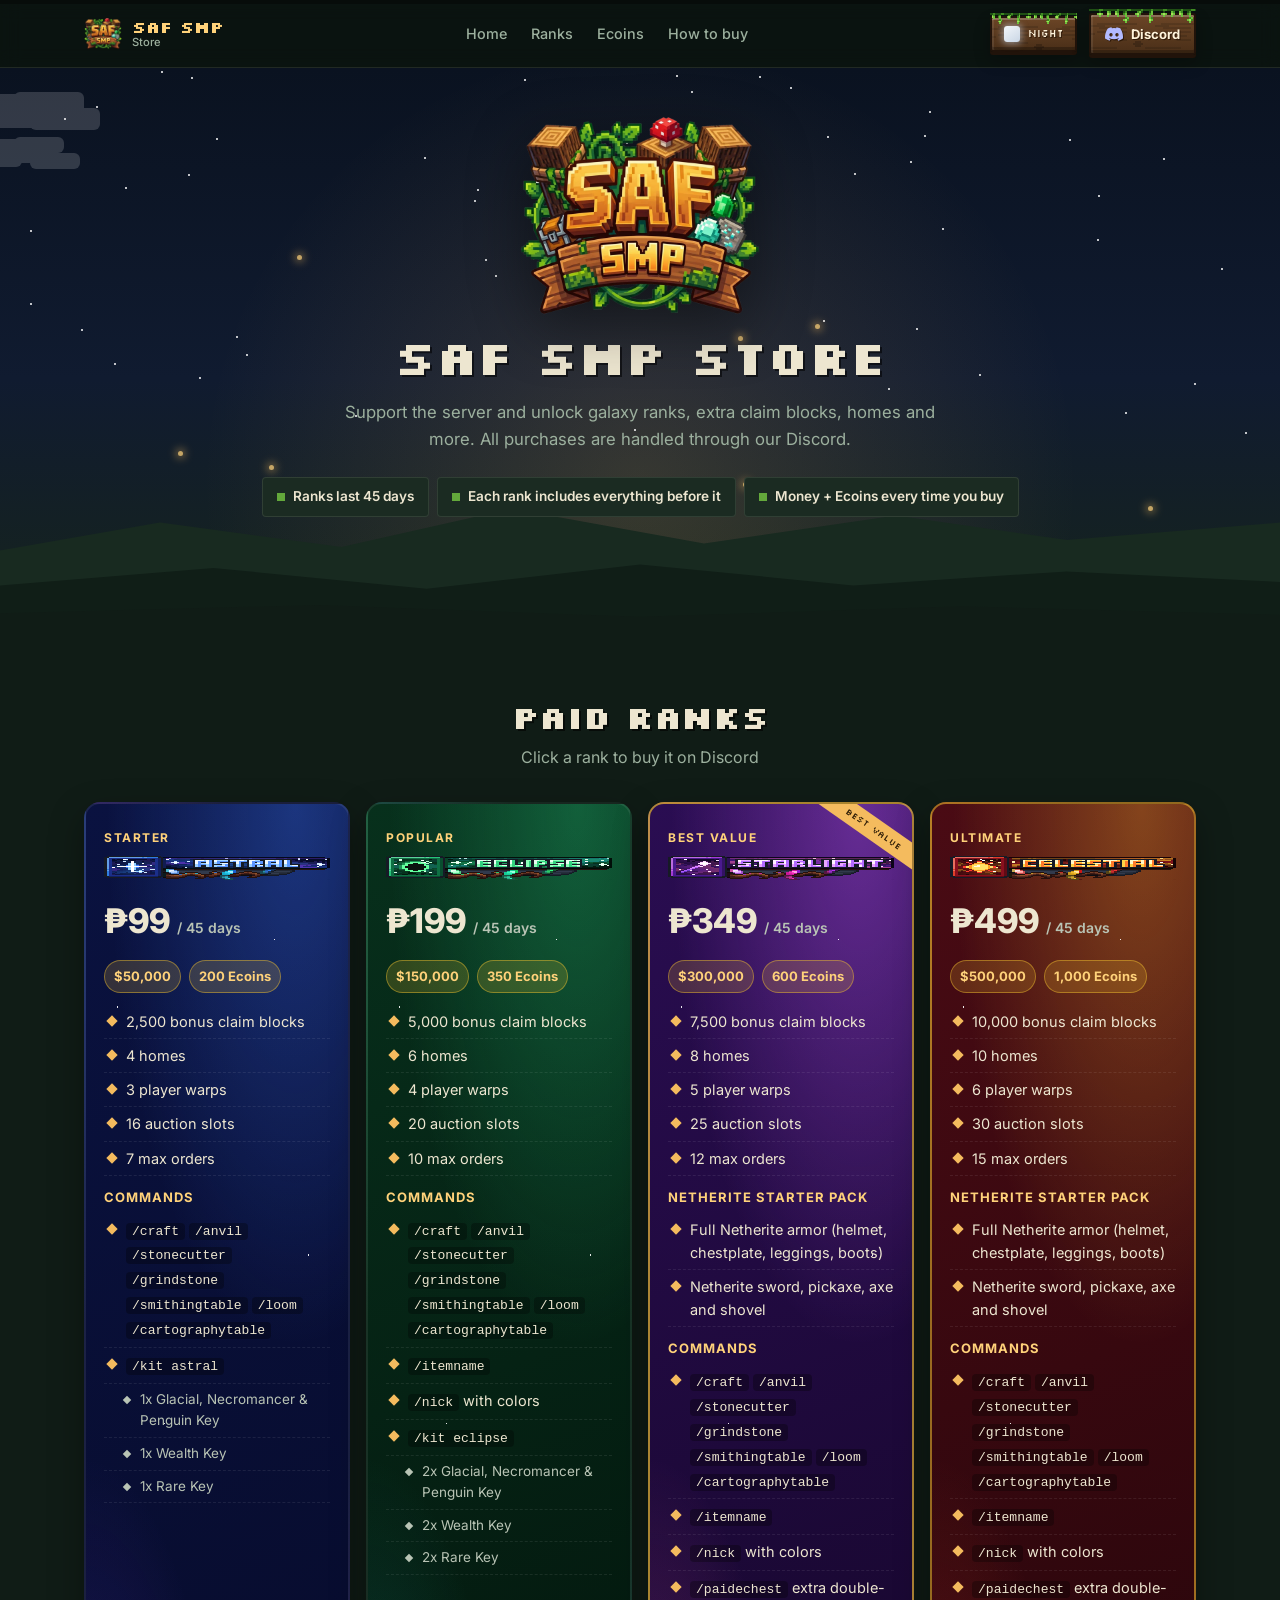
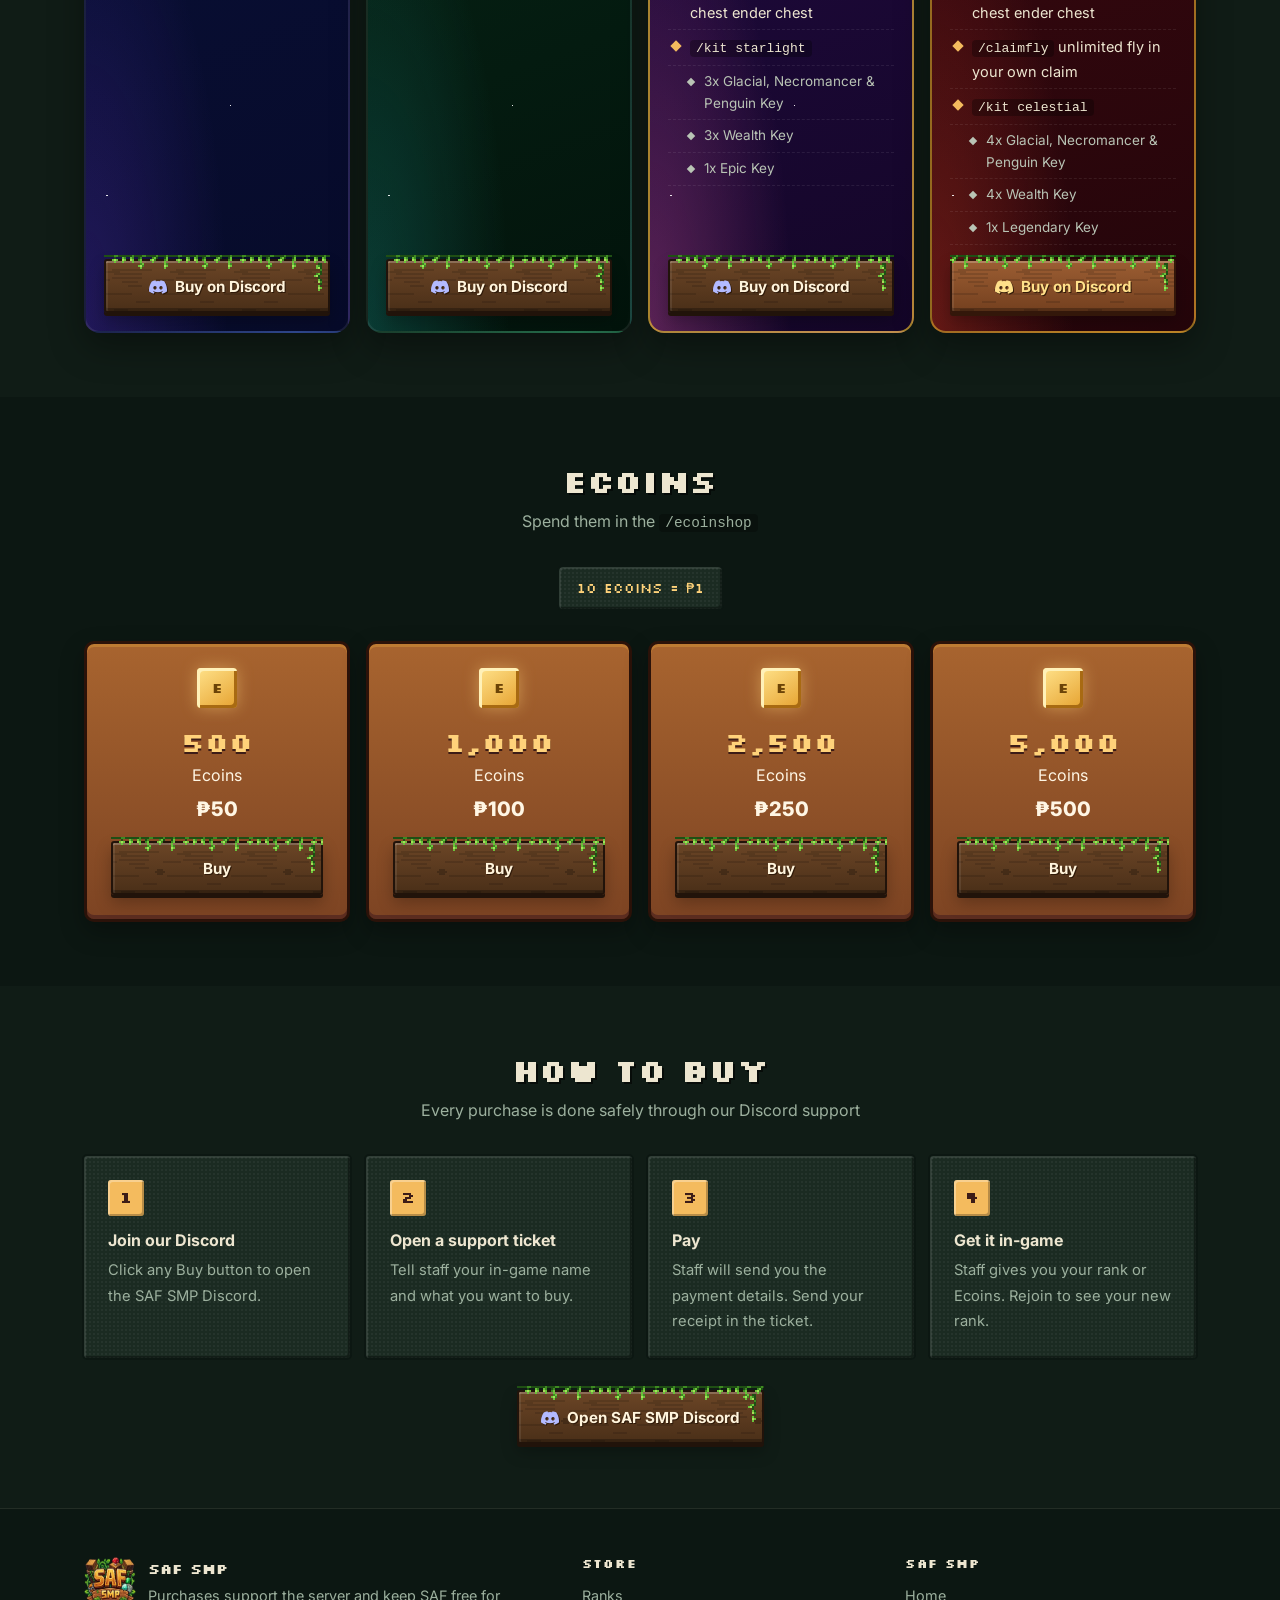
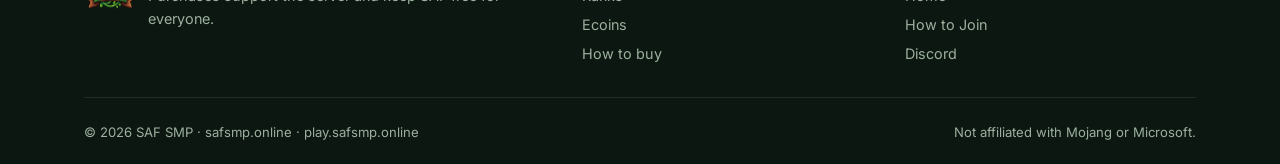
==== commit d0e2ede1: "Wooden vine buttons, door transition between pages, "SAF : SMP" tab title - Restyle every button (CT" ====
--- a/store.html
+++ b/store.html
@@ -2,10 +2,11 @@
 <html lang="en" data-theme="night" class="no-js">
 <head>
 <meta charset="UTF-8">
+<script>try{if(sessionStorage.getItem("saf-doors"))document.documentElement.classList.add("is-arriving")}catch(e){}</script>
 <meta name="viewport" content="width=device-width, initial-scale=1">
-<title>Store — SAF SMP</title>
+<title>SAF : SMP — Store</title>
 <meta name="description" content="SAF SMP paid ranks and Ecoins. Buy through our Discord.">
-<meta property="og:title" content="SAF SMP Store">
+<meta property="og:title" content="SAF : SMP — Store">
 <meta property="og:description" content="Galaxy ranks, extra claim blocks, homes and Ecoins. Every purchase supports the server.">
 <meta property="og:type" content="website">
 <meta property="og:url" content="https://safsmp.online/store">
--- a/assets/site.css
+++ b/assets/site.css
@@ -99,24 +99,14 @@
 .section__head h2{ font-size:clamp(1.35rem, 2.8vw, 2rem); margin-bottom:var(--space-4); }
 .section__head p{ color:var(--color-text-muted); font-size:1.05rem; }
 
-/* ---------- Buttons ---------- */
+/* ---------- Buttons (layout; the wood + vine skin lives at the end of this file) ---------- */
 .btn{
   display:inline-flex; align-items:center; justify-content:center; gap:var(--space-2);
-  padding:13px 22px; border-radius:var(--radius-sm); font-weight:700; font-size:0.95rem;
+  padding:14px 22px 12px; border-radius:var(--radius-sm); font-weight:700; font-size:0.95rem;
   text-decoration:none; white-space:nowrap; position:relative;
-  transition:transform .12s var(--ease), box-shadow .12s var(--ease), background .2s var(--ease), filter .2s var(--ease), border-color .2s var(--ease), color .2s var(--ease);
-  box-shadow:inset 2px 2px 0 rgba(255,255,255,0.18), inset -3px -3px 0 rgba(0,0,0,0.28), 0 6px 16px rgba(0,0,0,0.22);
 }
 .btn svg{ width:18px; height:18px; flex:0 0 auto; }
-.btn:hover{ transform:translateY(-2px); filter:brightness(1.08); }
-.btn:active{ transform:translateY(1px); box-shadow:inset 2px 2px 0 rgba(0,0,0,0.25), inset -2px -2px 0 rgba(255,255,255,0.08); }
-.btn--primary{ background:var(--grass); color:#10200A; }
-.btn--discord{ background:var(--discord); color:#fff; }
-.btn--store{ background:var(--gold); color:#2A1A05; }
-[data-theme="day"] .btn--store{ background:#F0A93C; }
-.btn--ghost{ background:var(--color-surface); color:var(--color-text); border:1px solid var(--color-border-strong); box-shadow:none; }
-.btn--ghost:hover{ border-color:var(--gold-bright); color:var(--gold-bright); filter:none; }
-.btn--sm{ padding:8px 14px; font-size:0.82rem; }
+.btn--sm{ padding:9px 14px 8px; font-size:0.82rem; }
 .btn--block{ width:100%; }
 
 /* ---------- Header ---------- */
@@ -157,7 +147,6 @@
   font-family:var(--font-pixel); font-size:0.62rem; color:var(--color-text);
   transition:background .3s var(--ease), border-color .3s var(--ease);
 }
-.daynight-toggle:hover{ border-color:var(--gold-bright); }
 .daynight-toggle__icon{ width:16px; height:16px; position:relative; flex:0 0 auto; }
 .daynight-toggle__icon .mini-sun, .daynight-toggle__icon .mini-moon{
   position:absolute; inset:0; border-radius:3px; transition:opacity .3s var(--ease), transform .3s var(--ease);
@@ -266,7 +255,6 @@
   transition:color .2s var(--ease), background .2s var(--ease);
   position:relative;
 }
-.copy-btn:hover{ color:#fff; background:var(--grass-dark); }
 .copy-btn svg{ width:14px; height:14px; }
 .copy-btn__tip{
   position:absolute; bottom:calc(100% + 8px); left:50%; transform:translateX(-50%) translateY(4px);
@@ -342,7 +330,6 @@
 }
 .to-top svg{ width:20px; height:20px; }
 .to-top.is-visible{ opacity:1; transform:none; pointer-events:auto; }
-.to-top:hover{ filter:brightness(1.1); }
 
 /* Logo bob */
 [data-logo]{ padding:0; border:0; background:none; display:block; }
@@ -355,3 +342,112 @@
 @media (prefers-reduced-motion: reduce){
   .burst, .float-text{ display:none; }
 }
+
+/* =====================================================================
+   Wood + vine skin for every button on the site.
+   Each button type uses a different wood so they stay easy to tell apart:
+     primary = oak · discord = dark oak · store = spruce · ghost = birch
+   ===================================================================== */
+.btn, .copy-btn, .daynight-toggle, .nav__toggle, .to-top, .tab[aria-selected="true"]{
+  --wood-hi:#B07A3E; --wood-lo:#8A5A2B; --wood-edge:#3B2210; --wood-text:#FFF4DC; --wood-shadow:rgba(40,20,5,.85);
+  color:var(--wood-text);
+  text-shadow:1px 1px 0 var(--wood-shadow);
+  background:
+    url("img/wood-grain.svg") 0 0 / 64px 64px,
+    linear-gradient(180deg, var(--wood-hi), var(--wood-lo));
+  image-rendering:pixelated;
+  border:2px solid var(--wood-edge);
+  border-radius:3px;
+  box-shadow:
+    inset 0 2px 0 rgba(255,255,255,.22),
+    inset 2px 0 0 rgba(255,255,255,.08),
+    inset 0 -3px 0 rgba(0,0,0,.28),
+    0 3px 0 var(--wood-edge),
+    0 8px 16px rgba(0,0,0,.25);
+  transition:transform .12s var(--ease), box-shadow .12s var(--ease), filter .2s var(--ease);
+}
+.btn svg, .copy-btn svg, .to-top svg, .nav__toggle svg{ filter:drop-shadow(1px 1px 0 var(--wood-shadow)); }
+.btn:hover, .copy-btn:hover, .daynight-toggle:hover, .nav__toggle:hover, .to-top:hover{ transform:translateY(-2px); filter:brightness(1.1) saturate(1.05); }
+.btn:active, .copy-btn:active, .daynight-toggle:active, .nav__toggle:active, .to-top:active{
+  transform:translateY(2px);
+  box-shadow:inset 0 2px 0 rgba(0,0,0,.25), inset 0 -1px 0 rgba(255,255,255,.1), 0 1px 0 var(--wood-edge);
+}
+
+/* Wood types */
+.btn--discord{ --wood-hi:#6B4526; --wood-lo:#4A2F18; --wood-edge:#21130A; }
+.btn--discord svg{ color:#B3BAFF; }
+.btn--store{ --wood-hi:#9C5E33; --wood-lo:#74401F; --wood-edge:#33170A; --wood-text:#FFE08A; }
+.btn--ghost{ --wood-hi:#E0D2A6; --wood-lo:#C2AE7A; --wood-edge:#5E4E2C; --wood-text:#2E2410; --wood-shadow:rgba(255,255,255,.55); }
+.copy-btn, .daynight-toggle, .nav__toggle{ --wood-hi:#6B4526; --wood-lo:#4A2F18; --wood-edge:#21130A; }
+.daynight-toggle, .copy-btn{ color:var(--wood-text); }
+
+/* Vines draped over the top edge */
+.btn::before, .copy-btn::before, .daynight-toggle::before, .nav__toggle::before, .to-top::before, .tab[aria-selected="true"]::before{
+  content:""; position:absolute; left:-2px; right:-2px; top:-6px; height:16px;
+  background:url("img/vine-top.svg") repeat-x 0 0 / 64px 16px;
+  image-rendering:pixelated; pointer-events:none; z-index:1;
+  transform-origin:50% 0;
+}
+.btn--store::before{ background-position:-22px 0; }
+.btn--discord::before{ background-position:-40px 0; }
+.btn--ghost::before{ background-position:-12px 0; }
+.copy-btn::before, .daynight-toggle::before, .nav__toggle::before, .tab[aria-selected="true"]::before{ top:-5px; height:12px; background-size:48px 12px; }
+
+/* A vine strand hanging down the right side of full-size buttons */
+.btn::after{
+  content:""; position:absolute; right:6px; top:2px; width:12px; height:28px;
+  background:url("img/vine-side.svg") no-repeat 0 0 / 12px 28px;
+  image-rendering:pixelated; pointer-events:none; z-index:1; transform:scaleX(-1); transform-origin:50% 0;
+}
+.btn--sm::after{ display:none; }
+
+/* Leaves rustle on hover */
+.btn:hover::before, .copy-btn:hover::before, .daynight-toggle:hover::before, .nav__toggle:hover::before, .to-top:hover::before{ animation:rustle .5s steps(4) 1; }
+.btn:hover::after{ animation:sway .9s ease-in-out infinite alternate; }
+@keyframes rustle{ 0%{ transform:translateY(0); } 25%{ transform:translateY(-1px) skewX(4deg); } 50%{ transform:translateY(1px) skewX(-4deg); } 75%{ transform:translateY(-1px) skewX(2deg); } 100%{ transform:none; } }
+@keyframes sway{ from{ transform:scaleX(-1) rotate(-6deg); } to{ transform:scaleX(-1) rotate(6deg); } }
+
+/* Small controls need a positioning context for the vines */
+.copy-btn, .daynight-toggle, .nav__toggle, .tab{ position:relative; }
+.to-top{ transition:opacity .25s var(--ease), transform .25s var(--ease), filter .2s var(--ease); }
+.to-top.is-visible:hover{ transform:translateY(-2px); }
+
+@media (prefers-reduced-motion: reduce){
+  .btn:hover::before, .btn:hover::after, .copy-btn:hover::before{ animation:none; }
+}
+
+/* =====================================================================
+   Page transition: two vine-covered wooden doors close over the page,
+   the logo pops in, then the doors open on the next page.
+   ===================================================================== */
+.page-doors{ position:fixed; inset:0; z-index:1000; pointer-events:none; overflow:hidden; }
+.page-doors__door{
+  position:absolute; top:0; bottom:0; width:50.5%;
+  background:
+    url("img/vine-top.svg") repeat-x 0 0 / 256px 64px,
+    url("img/wood-grain.svg") 0 0 / 96px 96px,
+    repeating-linear-gradient(90deg, transparent 0 94px, rgba(0,0,0,.35) 94px 98px),
+    linear-gradient(180deg, #A06C35, #7E5128);
+  image-rendering:pixelated;
+  box-shadow:inset 0 0 0 4px #3B2210, inset 0 0 60px rgba(0,0,0,.35);
+  transition:transform .55s cubic-bezier(.7,0,.3,1);
+}
+.page-doors__door--left{ left:0; transform:translateX(-101%); }
+.page-doors__door--right{ right:0; transform:translateX(101%); background-position:-90px 0, 0 0, 0 0, 0 0; }
+/* iron hinges + handle */
+.page-doors__door::before, .page-doors__door::after{ content:""; position:absolute; width:46px; height:14px; background:#3a3a3a; box-shadow:inset 0 3px 0 #6b6b6b, inset 0 -3px 0 #1e1e1e; }
+.page-doors__door--left::before{ left:0; top:18%; } .page-doors__door--left::after{ left:0; bottom:18%; }
+.page-doors__door--right::before{ right:0; top:18%; } .page-doors__door--right::after{ right:24px; top:calc(50% - 30px); width:14px; height:60px; box-shadow:inset 3px 0 0 #6b6b6b, inset -3px 0 0 #1e1e1e; }
+.page-doors__logo{
+  position:absolute; left:50%; top:50%; width:min(300px, 60vw); z-index:2;
+  transform:translate(-50%,-50%) scale(.4) rotate(-10deg); opacity:0;
+  filter:drop-shadow(0 18px 30px rgba(0,0,0,.55));
+  transition:transform .4s cubic-bezier(.3,1.6,.5,1), opacity .25s var(--ease);
+}
+.page-doors.is-closed .page-doors__door{ transform:none; }
+.page-doors.is-closed .page-doors__logo{ transform:translate(-50%,-50%) scale(1) rotate(0); opacity:1; transition-delay:.3s; }
+.page-doors.is-closed{ pointer-events:auto; }
+
+/* Before JS runs on the arriving page, keep it covered so nothing flashes */
+html.is-arriving body{ overflow:hidden; }
+html.is-arriving body::after{ content:""; position:fixed; inset:0; z-index:999; background:linear-gradient(180deg, #A06C35, #7E5128); }
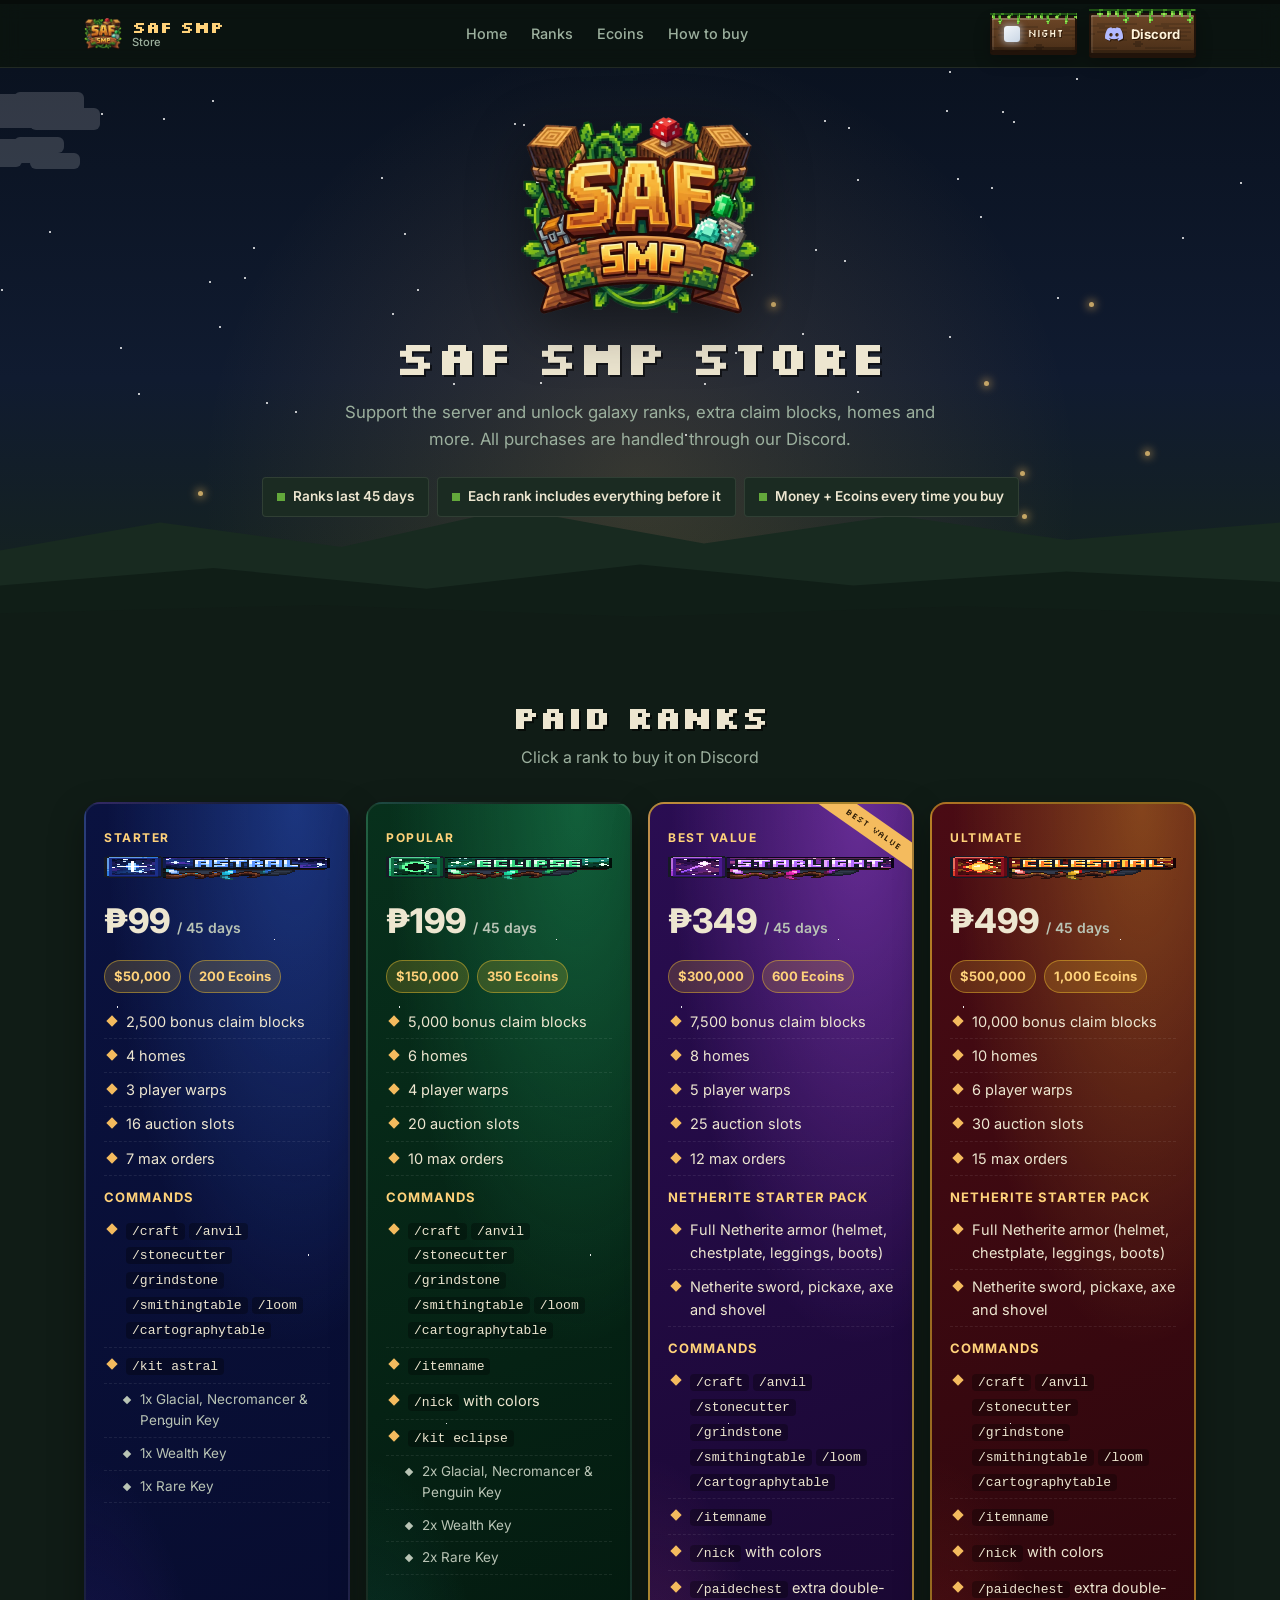
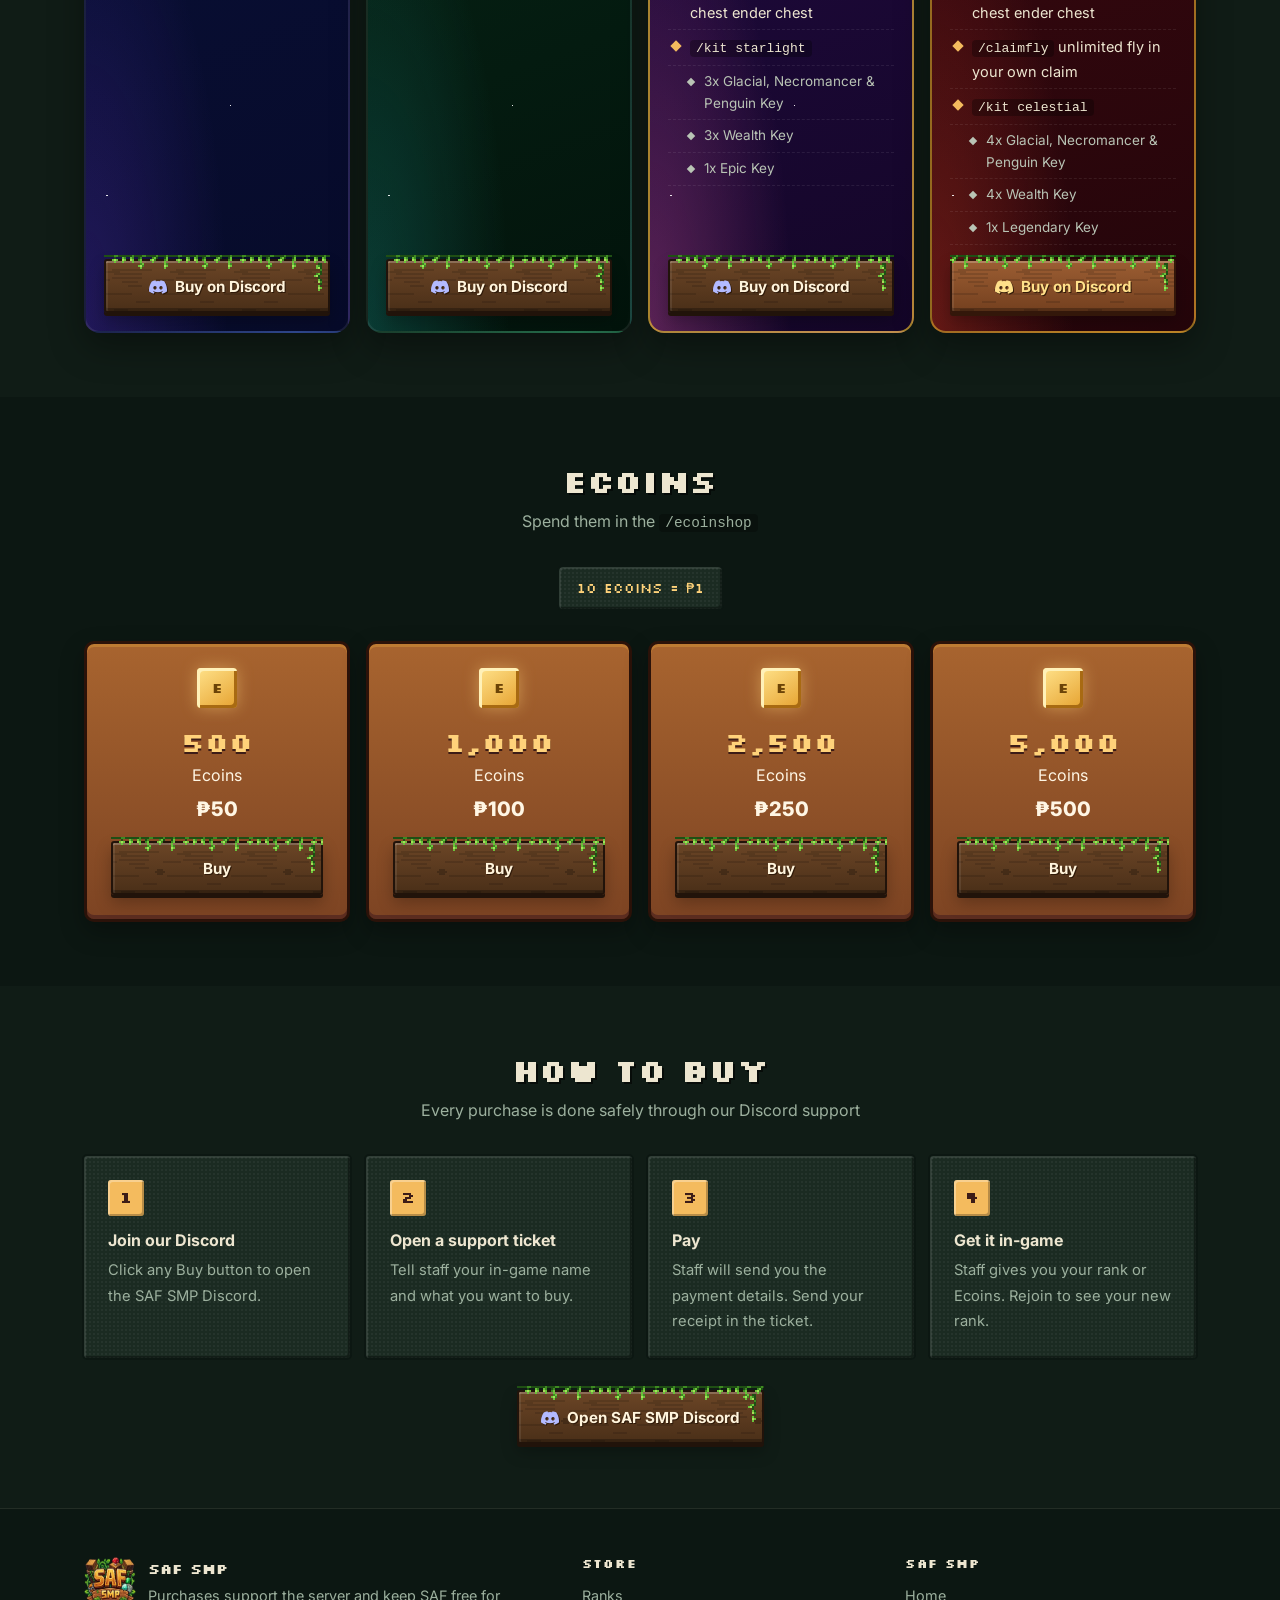
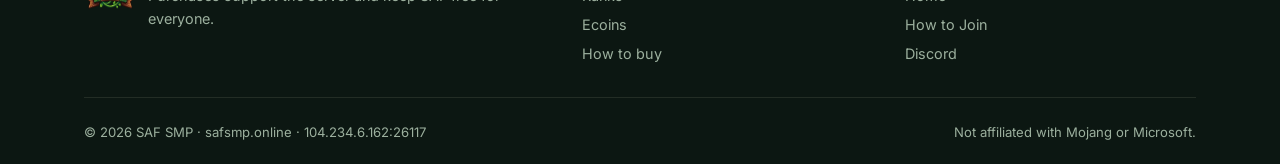
==== commit 27e8eb9f: "Point site at new server host 104.234.6.162:26117 Java address, Bedrock address/port, copy buttons a" ====
--- a/store.html
+++ b/store.html
@@ -347,7 +347,7 @@
       </div>
     </div>
     <div class="footer__bottom">
-      <span>© <span id="year">2026</span> SAF SMP · <a href="/">safsmp.online</a> · <span data-fill="java-address">play.safsmp.online</span></span>
+      <span>© <span id="year">2026</span> SAF SMP · <a href="/">safsmp.online</a> · <span data-fill="java-address">104.234.6.162:26117</span></span>
       <span>Not affiliated with Mojang or Microsoft.</span>
     </div>
   </div>
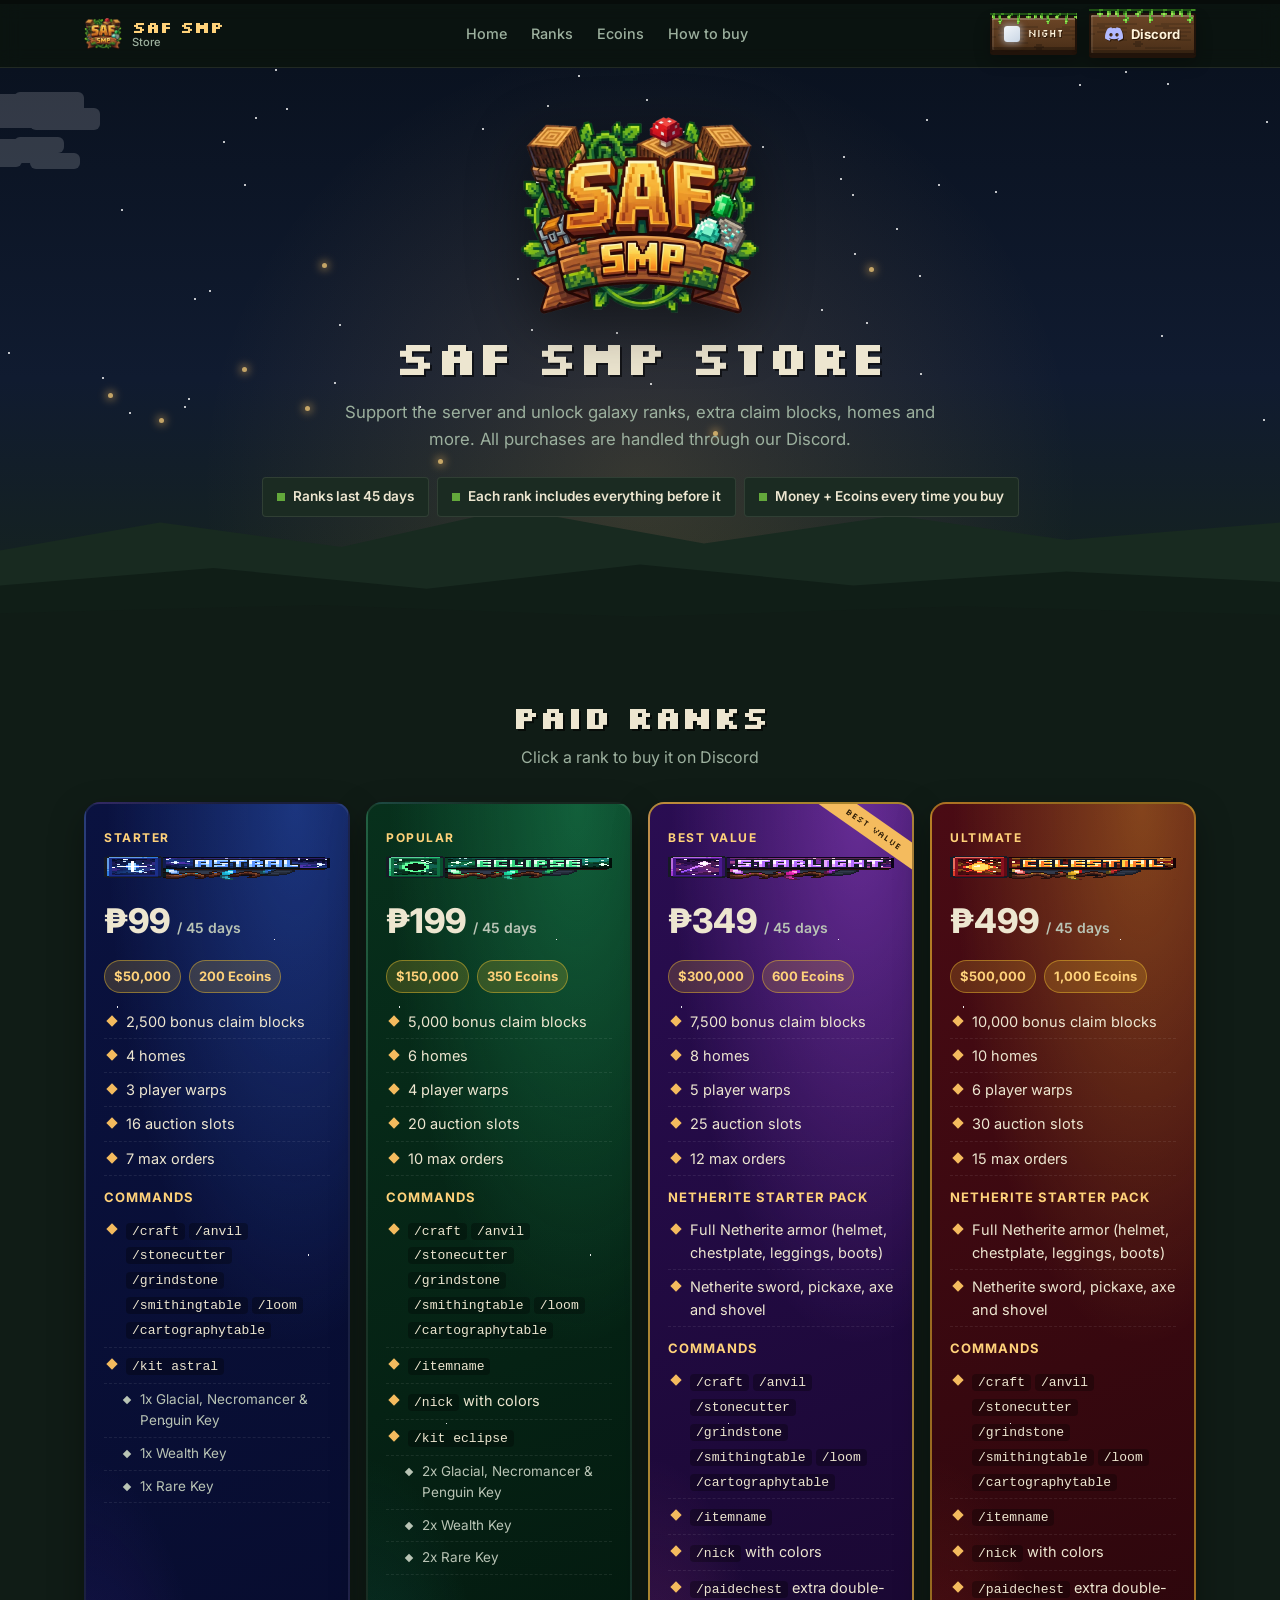
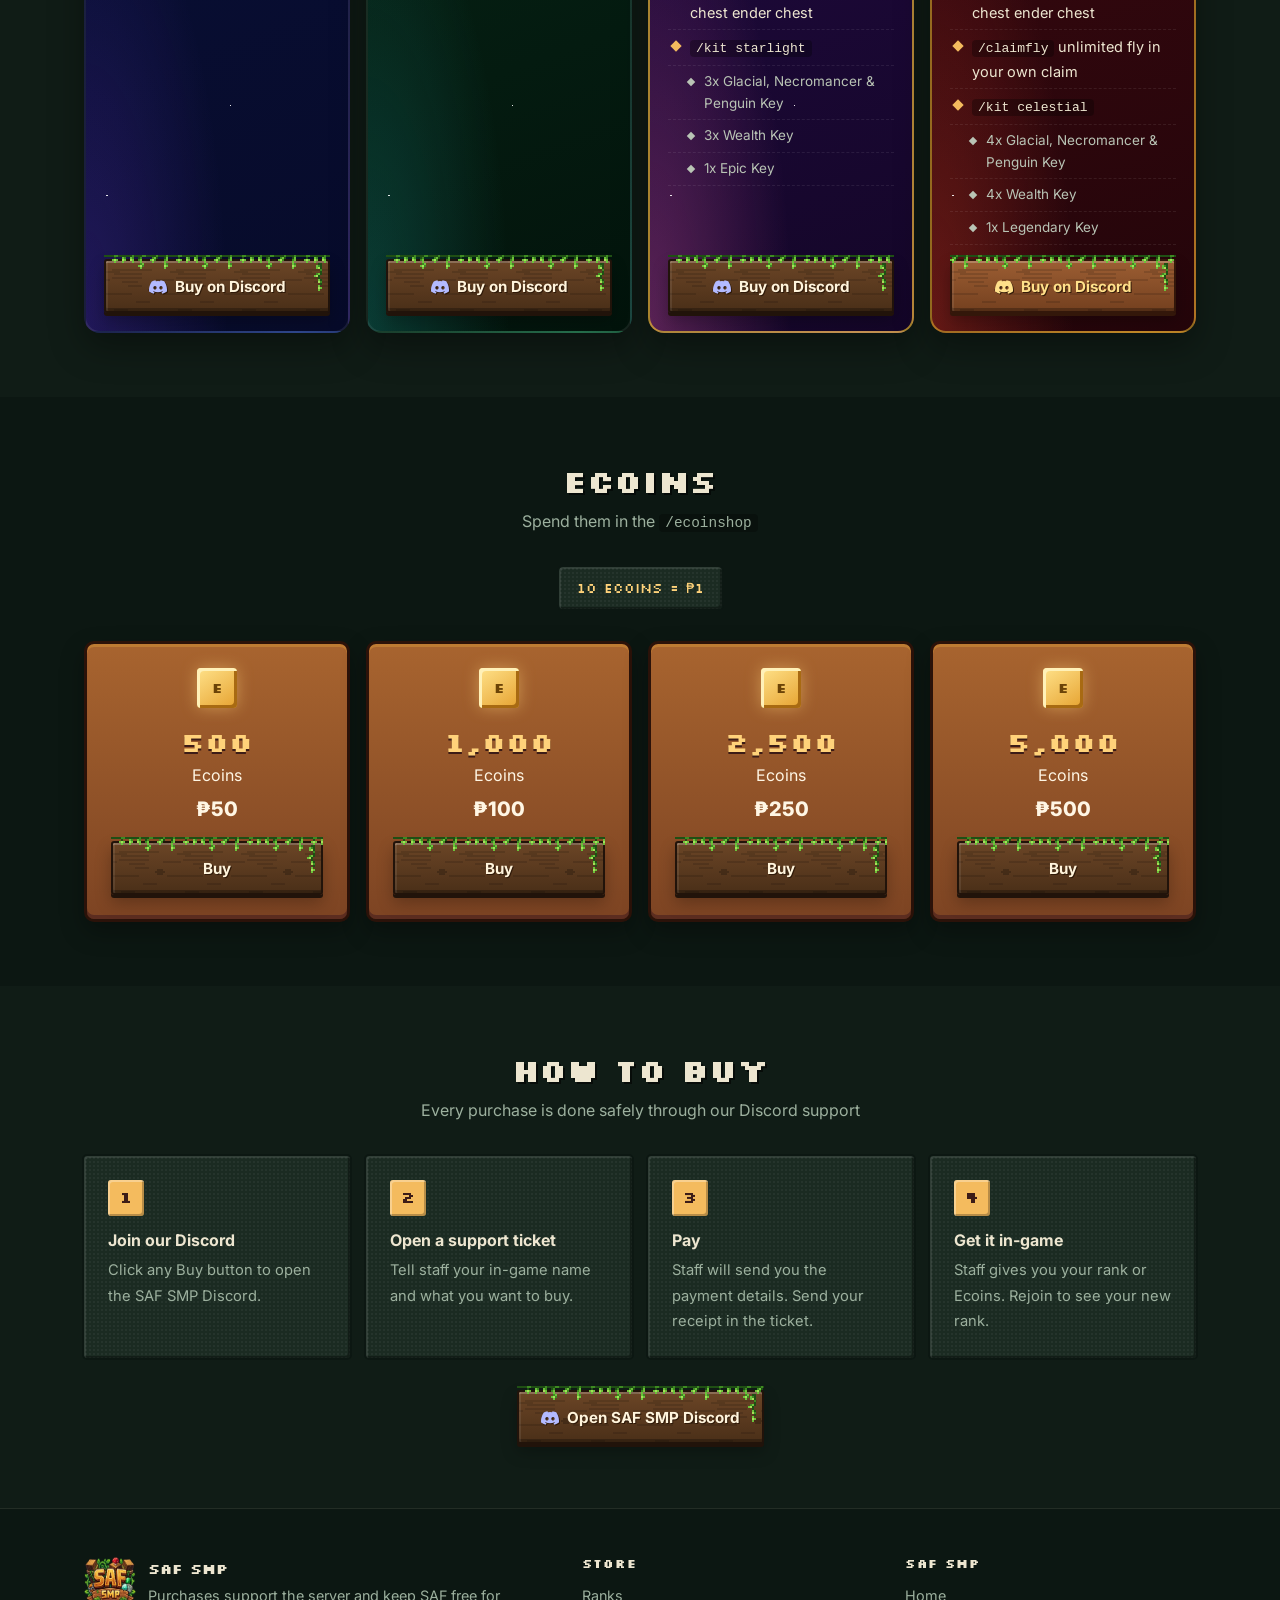
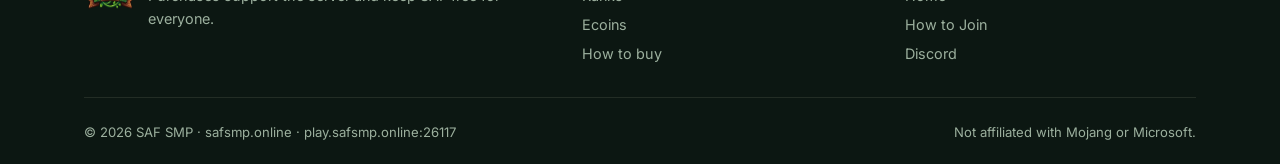
==== commit cb4c97c2: "Use play.safsmp.online with the new port 26117 The server is still reached through play.safsmp.onlin" ====
--- a/store.html
+++ b/store.html
@@ -347,7 +347,7 @@
       </div>
     </div>
     <div class="footer__bottom">
-      <span>© <span id="year">2026</span> SAF SMP · <a href="/">safsmp.online</a> · <span data-fill="java-address">104.234.6.162:26117</span></span>
+      <span>© <span id="year">2026</span> SAF SMP · <a href="/">safsmp.online</a> · <span data-fill="java-address">play.safsmp.online:26117</span></span>
       <span>Not affiliated with Mojang or Microsoft.</span>
     </div>
   </div>
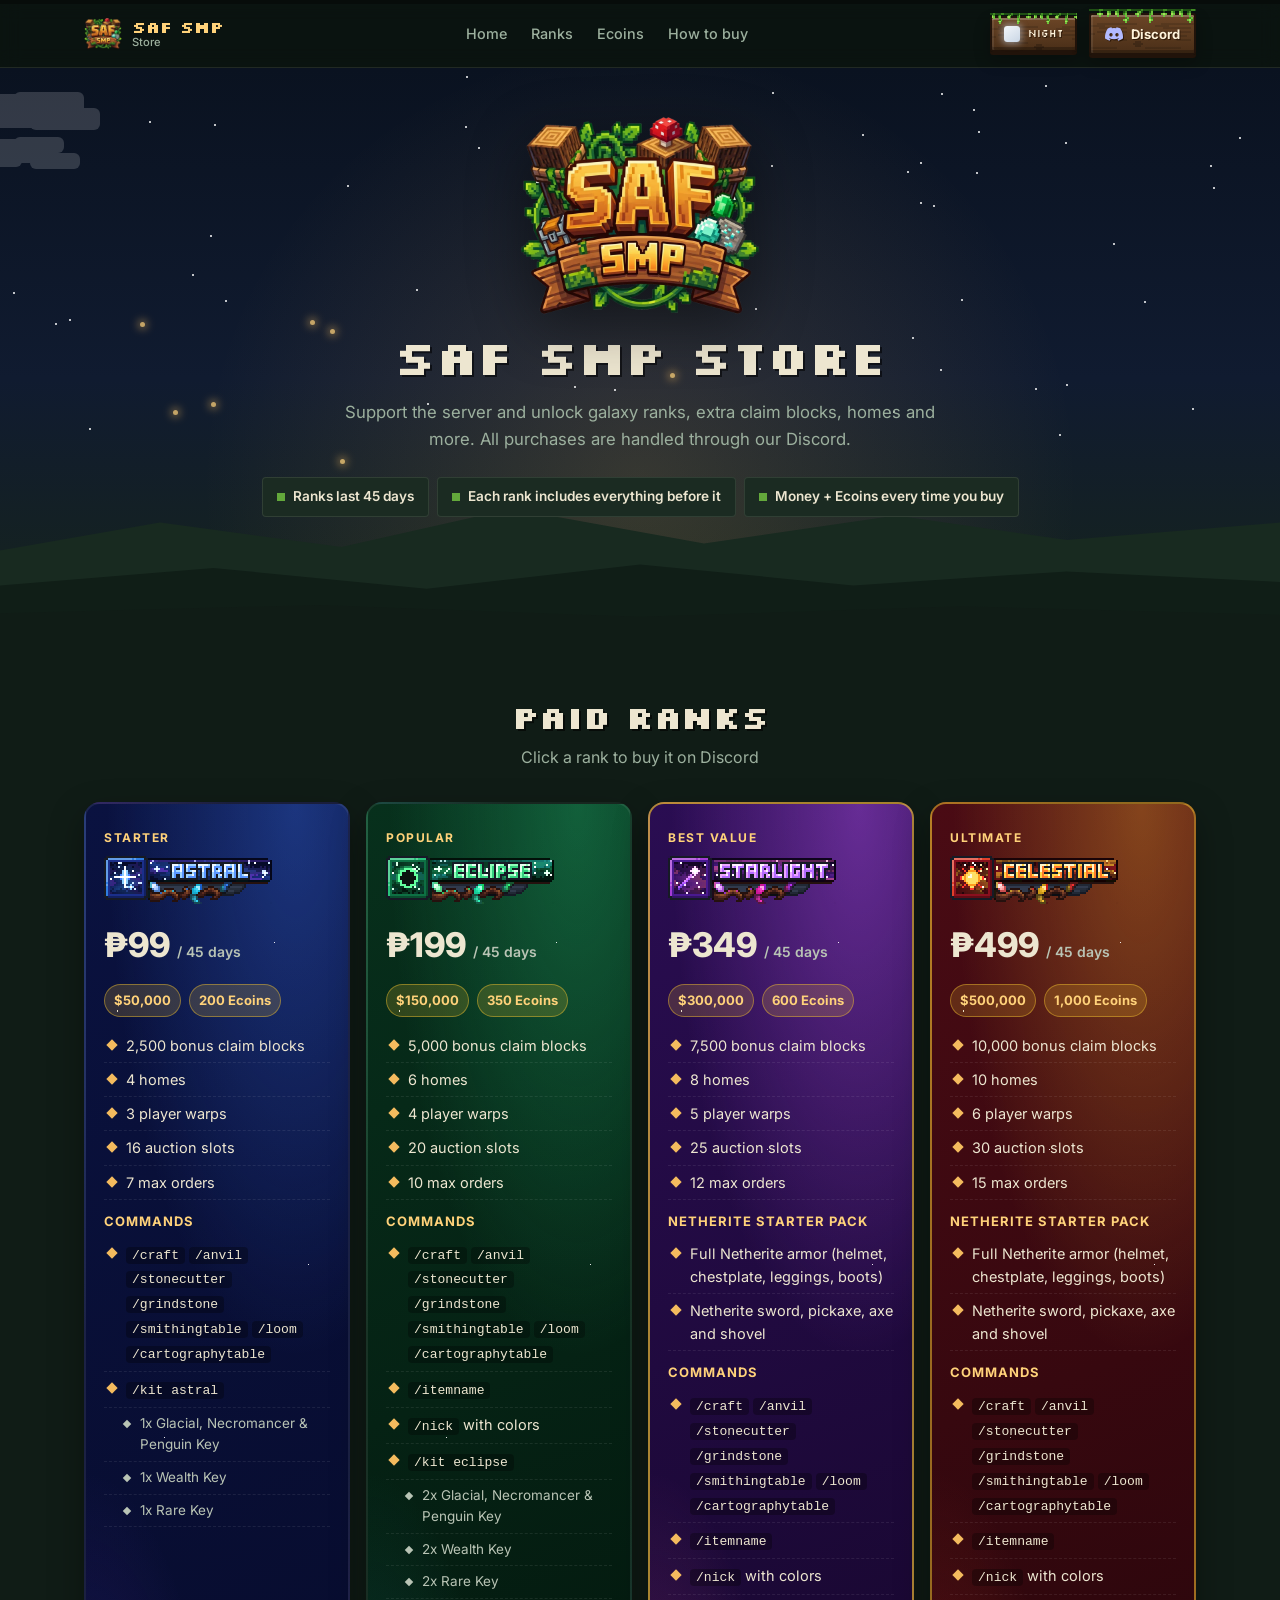
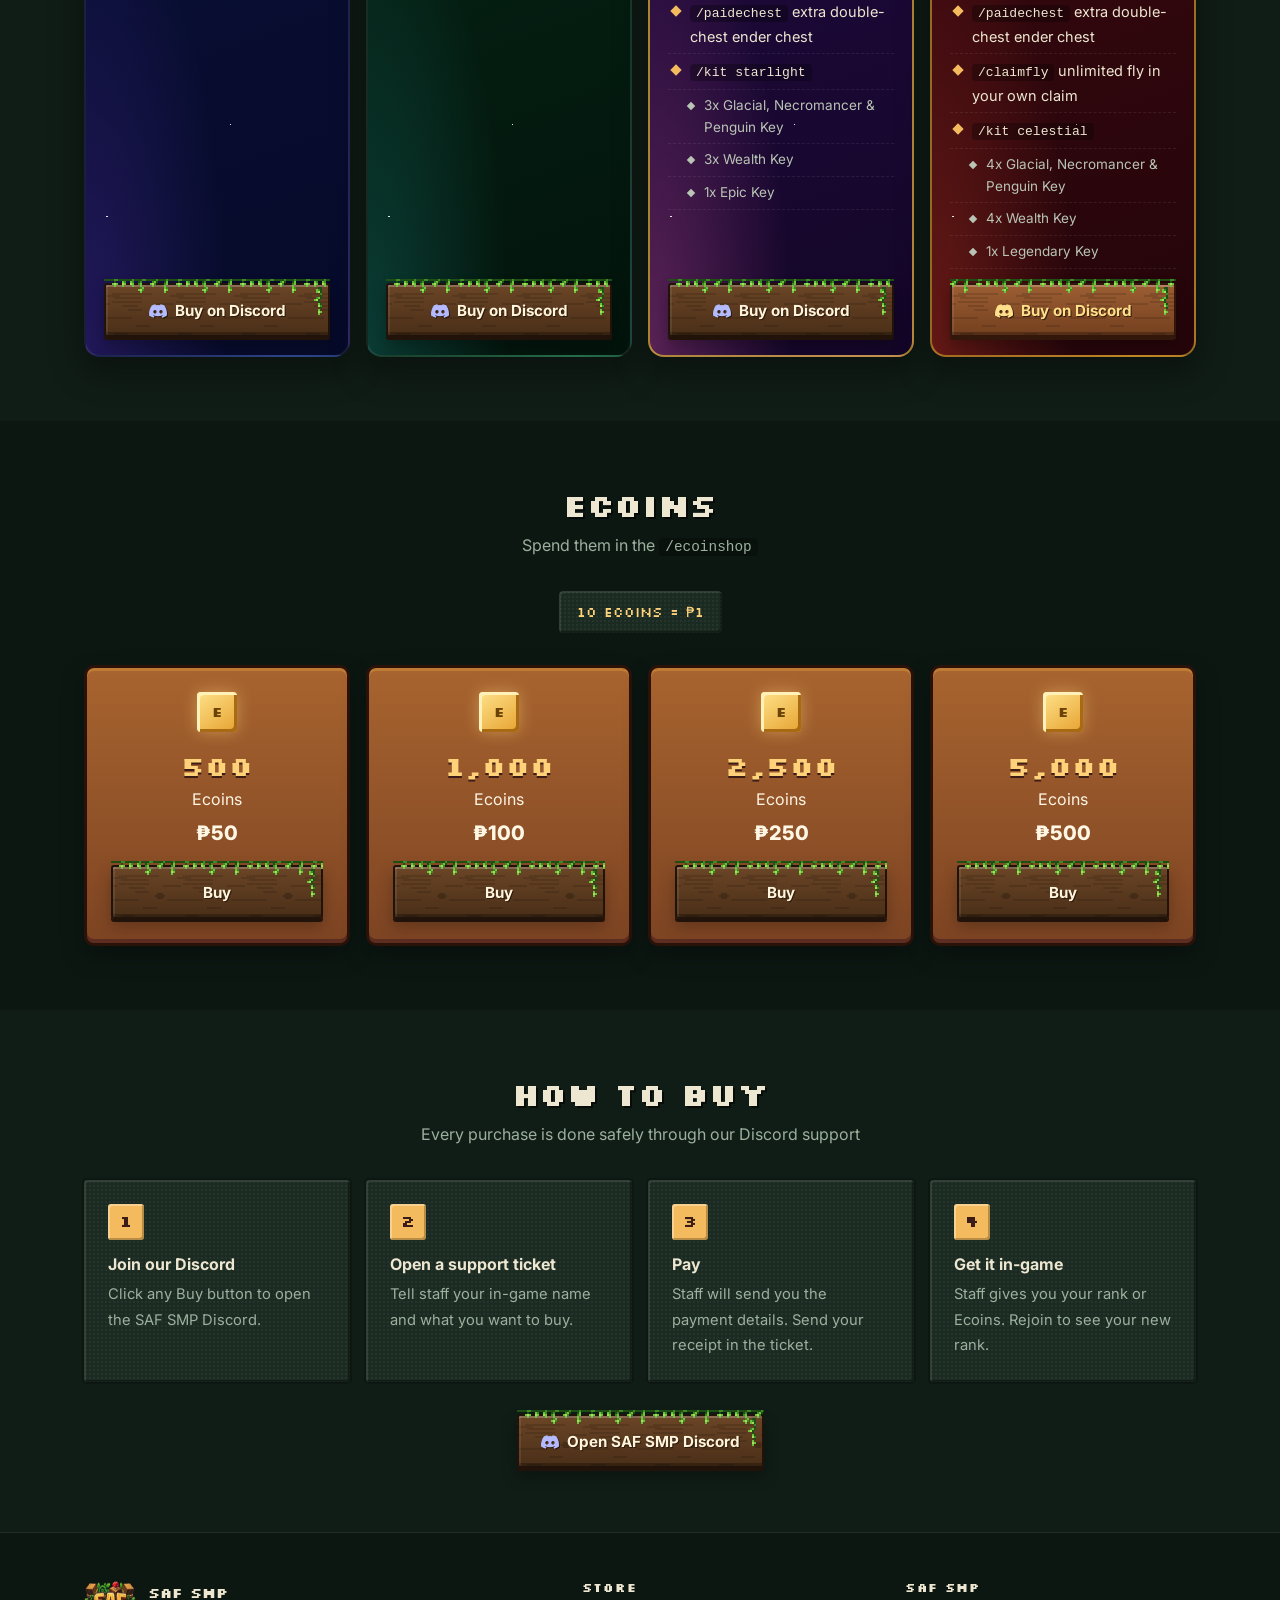
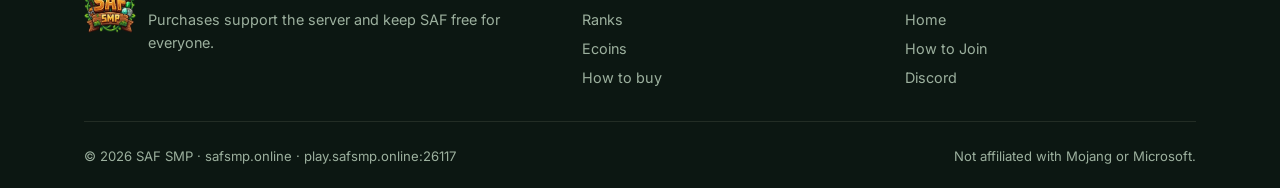
==== commit aa9ee22f: "Fix rank cards: duplicate "Best value" ribbon and blurry badges - Remove the corner ribbon on Starli" ====
--- a/store.html
+++ b/store.html
@@ -57,13 +57,14 @@
       radial-gradient(1px 1px at 45% 30%,#fff 50%,transparent 51%)}
   .card > *{ position:relative; z-index:1; }
   .card--featured{ border-color:#f2c230aa; }
-  .card__ribbon{ position:absolute; top:14px; right:-34px; transform:rotate(35deg); background:var(--gold); color:#2A1A05; font-family:var(--font-pixel); font-size:.55rem; padding:4px 40px; z-index:2; }
   .astral{background:radial-gradient(120% 80% at 80% 0%,#3f7dff55,transparent 60%),radial-gradient(90% 70% at 0% 100%,#6a3bd644,transparent 60%),linear-gradient(160deg,#0a1240,#070b2a)}
   .eclipse{background:radial-gradient(120% 80% at 80% 0%,#28c27a55,transparent 60%),radial-gradient(90% 70% at 0% 100%,#1ea3a044,transparent 60%),linear-gradient(160deg,#07301c,#03140c)}
   .starlight{background:radial-gradient(120% 80% at 80% 0%,#c45cff66,transparent 60%),radial-gradient(90% 70% at 0% 100%,#e05aa855,transparent 60%),linear-gradient(160deg,#2a0d52,#140628)}
   .celestial-rank{background:radial-gradient(120% 80% at 80% 0%,#ffb72e55,transparent 60%),radial-gradient(90% 70% at 0% 100%,#e0402a55,transparent 60%),linear-gradient(160deg,#4a0b14,#24050a);border-color:#f2c23088}
   .tagline{font-size:12px;font-weight:700;letter-spacing:1.5px;text-transform:uppercase;color:#FFD27A;margin-bottom:6px}
-  .badge{width:100%;max-width:252px;image-rendering:pixelated;display:block;margin:2px 0 12px}
+  /* Badges are 84x24 pixel art: only scale by whole numbers (2x, 3x) so every pixel stays the same size */
+  .badge{width:168px;height:48px;image-rendering:pixelated;display:block;margin:2px 0 12px}
+  @media (max-width:560px){ .badge{ width:252px; height:72px; } }
   .price{font-size:34px;font-weight:800;margin:2px 0 2px}
   .price small{font-size:14px;color:#B9C4B5;font-weight:600}
   .bonus{display:flex;gap:8px;flex-wrap:wrap;margin:10px 0 12px}
@@ -231,7 +232,6 @@
 
       <!-- STARLIGHT -->
       <div class="card starlight card--featured reveal" data-tilt>
-        <span class="card__ribbon">BEST VALUE</span>
         <div class="tagline">Best value</div>
         <img class="badge" src="/assets/img/rank-starlight.png" width="84" height="24" alt="Starlight">
         <div class="price">&#8369;349 <small>/ 45 days</small></div><!-- EDIT price -->
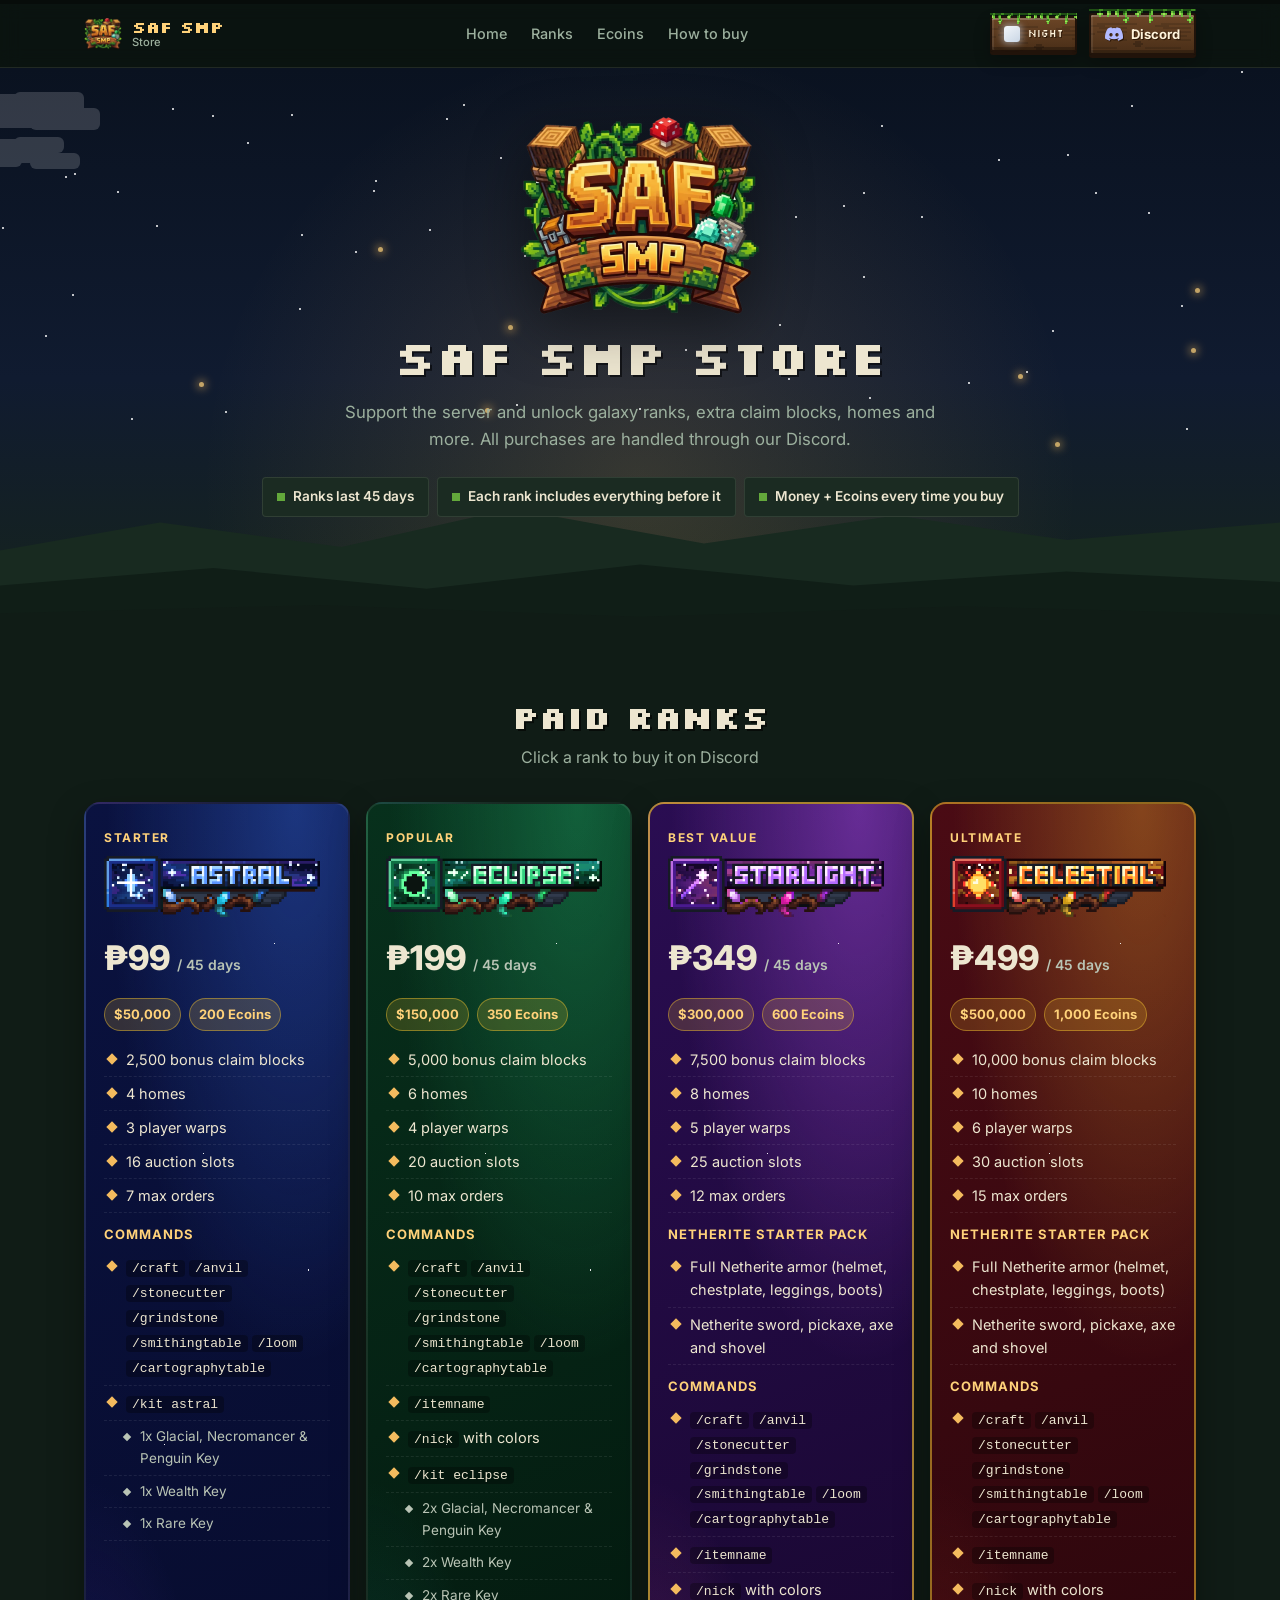
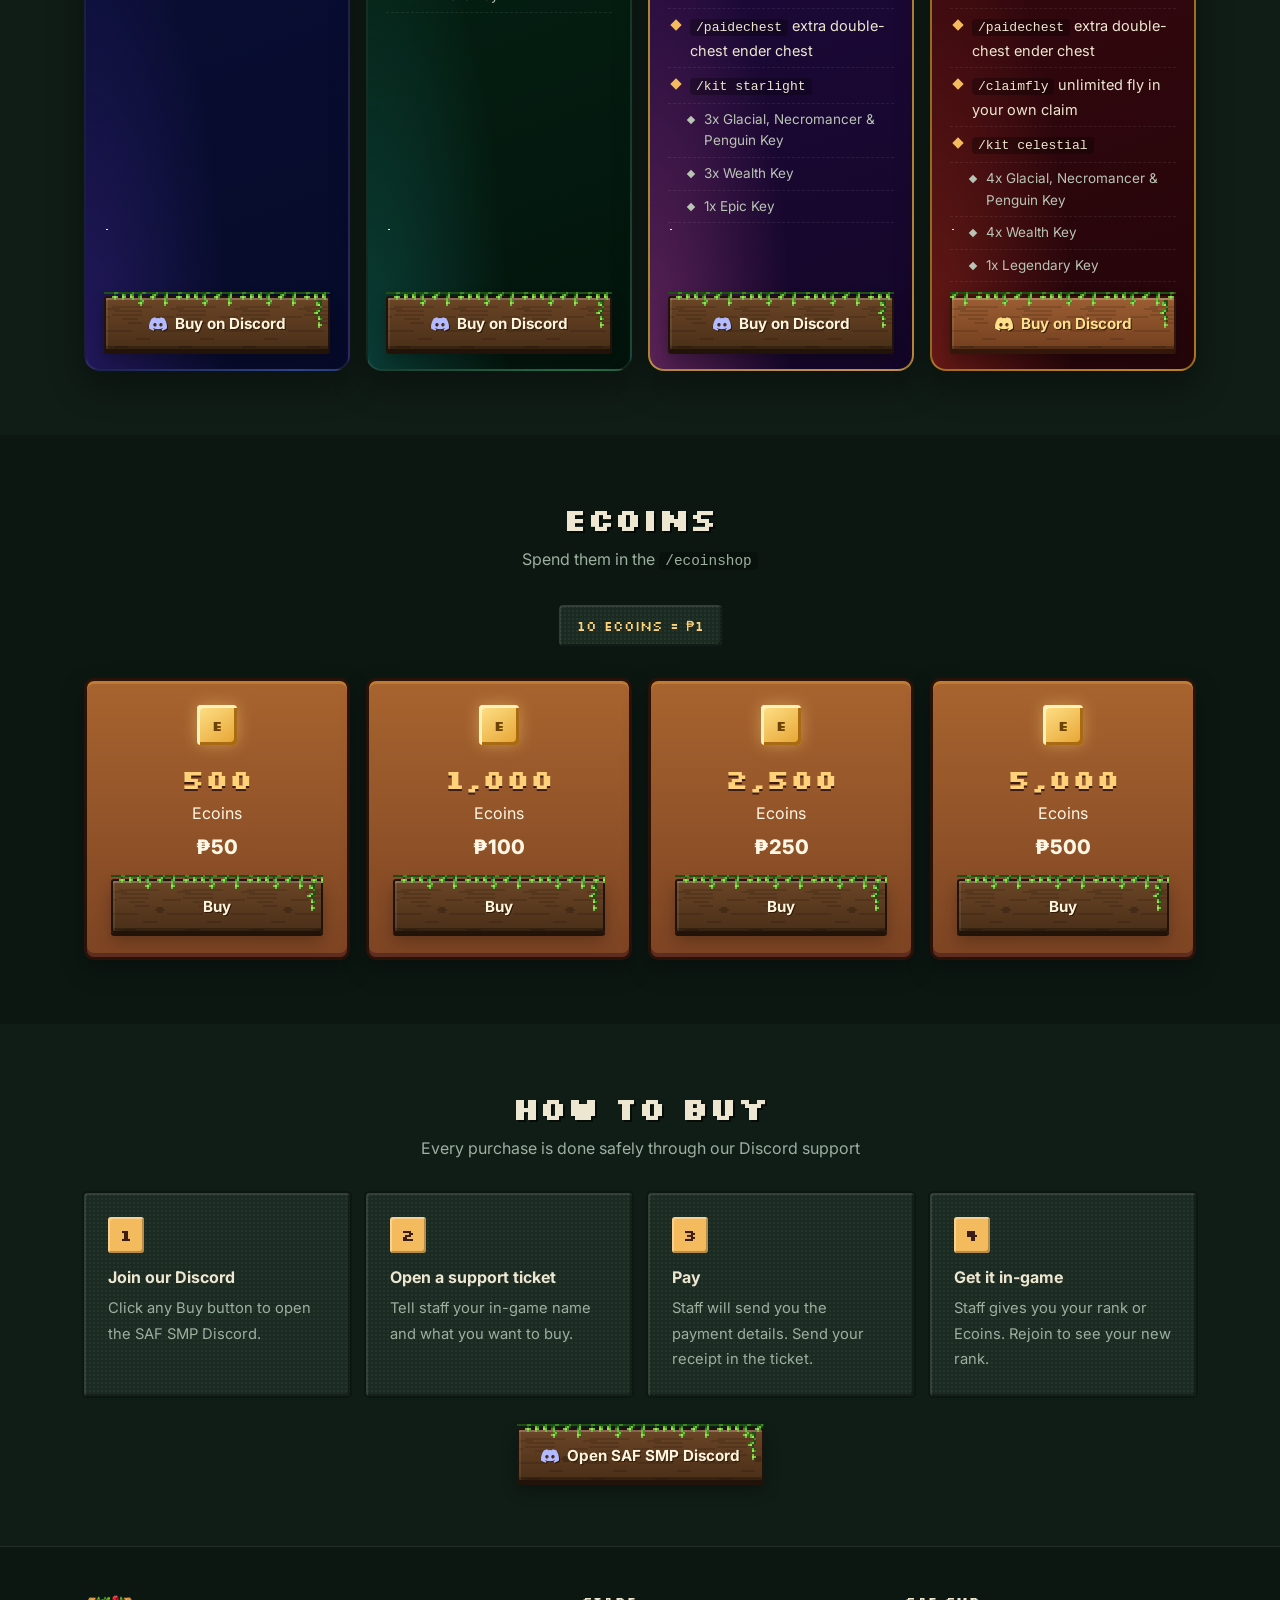
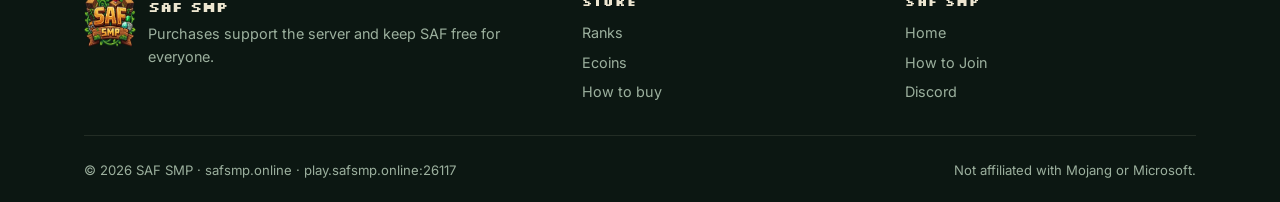
==== commit 52663418: "Sharp rank badges on any screen; force browsers to load updated JS/CSS - Old port (50338) could stil" ====
--- a/store.html
+++ b/store.html
@@ -18,7 +18,7 @@
 <link rel="preconnect" href="https://fonts.googleapis.com">
 <link rel="preconnect" href="https://fonts.gstatic.com" crossorigin>
 <link href="https://fonts.googleapis.com/css2?family=Silkscreen:wght@400;700&family=Inter:wght@400;500;600;700;800&display=swap" rel="stylesheet">
-<link rel="stylesheet" href="/assets/site.css">
+<link rel="stylesheet" href="/assets/site.css?v=20261008-2">
 <style>
   /* ===== EDIT HERE: Discord link and prices are in the HTML below (search "EDIT") ===== */
 
@@ -62,9 +62,10 @@
   .starlight{background:radial-gradient(120% 80% at 80% 0%,#c45cff66,transparent 60%),radial-gradient(90% 70% at 0% 100%,#e05aa855,transparent 60%),linear-gradient(160deg,#2a0d52,#140628)}
   .celestial-rank{background:radial-gradient(120% 80% at 80% 0%,#ffb72e55,transparent 60%),radial-gradient(90% 70% at 0% 100%,#e0402a55,transparent 60%),linear-gradient(160deg,#4a0b14,#24050a);border-color:#f2c23088}
   .tagline{font-size:12px;font-weight:700;letter-spacing:1.5px;text-transform:uppercase;color:#FFD27A;margin-bottom:6px}
-  /* Badges are 84x24 pixel art: only scale by whole numbers (2x, 3x) so every pixel stays the same size */
-  .badge{width:168px;height:48px;image-rendering:pixelated;display:block;margin:2px 0 12px}
-  @media (max-width:560px){ .badge{ width:252px; height:72px; } }
+  /* Badge files are pre-enlarged 8x with hard pixel edges, so the browser can
+     shrink them smoothly to any size and they stay sharp on scaled screens too */
+  .badge{width:100%;max-width:216px;height:auto;display:block;margin:2px 0 12px}
+  @media (max-width:560px){ .badge{ max-width:260px; } }
   .price{font-size:34px;font-weight:800;margin:2px 0 2px}
   .price small{font-size:14px;color:#B9C4B5;font-weight:600}
   .bonus{display:flex;gap:8px;flex-wrap:wrap;margin:10px 0 12px}
@@ -187,7 +188,7 @@
       <!-- ASTRAL -->
       <div class="card astral reveal" data-tilt>
         <div class="tagline">Starter</div>
-        <img class="badge" src="/assets/img/rank-astral.png" width="84" height="24" alt="Astral">
+        <img class="badge" src="/assets/img/rank-astral-8x.png" width="672" height="192" alt="Astral">
         <div class="price">&#8369;99 <small>/ 45 days</small></div><!-- EDIT price -->
         <div class="bonus"><span class="chip gold">$50,000</span><span class="chip gold">200 Ecoins</span></div>
         <ul class="perks">
@@ -209,7 +210,7 @@
       <!-- ECLIPSE -->
       <div class="card eclipse reveal" data-tilt>
         <div class="tagline">Popular</div>
-        <img class="badge" src="/assets/img/rank-eclipse.png" width="84" height="24" alt="Eclipse">
+        <img class="badge" src="/assets/img/rank-eclipse-8x.png" width="672" height="192" alt="Eclipse">
         <div class="price">&#8369;199 <small>/ 45 days</small></div><!-- EDIT price -->
         <div class="bonus"><span class="chip gold">$150,000</span><span class="chip gold">350 Ecoins</span></div>
         <ul class="perks">
@@ -233,7 +234,7 @@
       <!-- STARLIGHT -->
       <div class="card starlight card--featured reveal" data-tilt>
         <div class="tagline">Best value</div>
-        <img class="badge" src="/assets/img/rank-starlight.png" width="84" height="24" alt="Starlight">
+        <img class="badge" src="/assets/img/rank-starlight-8x.png" width="672" height="192" alt="Starlight">
         <div class="price">&#8369;349 <small>/ 45 days</small></div><!-- EDIT price -->
         <div class="bonus"><span class="chip gold">$300,000</span><span class="chip gold">600 Ecoins</span></div>
         <ul class="perks">
@@ -261,7 +262,7 @@
       <!-- CELESTIAL -->
       <div class="card celestial-rank reveal" data-tilt>
         <div class="tagline">Ultimate</div>
-        <img class="badge" src="/assets/img/rank-celestial.png" width="84" height="24" alt="Celestial">
+        <img class="badge" src="/assets/img/rank-celestial-8x.png" width="672" height="192" alt="Celestial">
         <div class="price">&#8369;499 <small>/ 45 days</small></div><!-- EDIT price -->
         <div class="bonus"><span class="chip gold">$500,000</span><span class="chip gold">1,000 Ecoins</span></div>
         <ul class="perks">
@@ -355,6 +356,6 @@
 
 <button type="button" class="to-top" aria-label="Back to top" data-burst="grass"><svg aria-hidden="true"><use href="#icon-up"/></svg></button>
 
-<script src="/assets/site.js"></script>
+<script src="/assets/site.js?v=20261008-2"></script>
 </body>
 </html>
